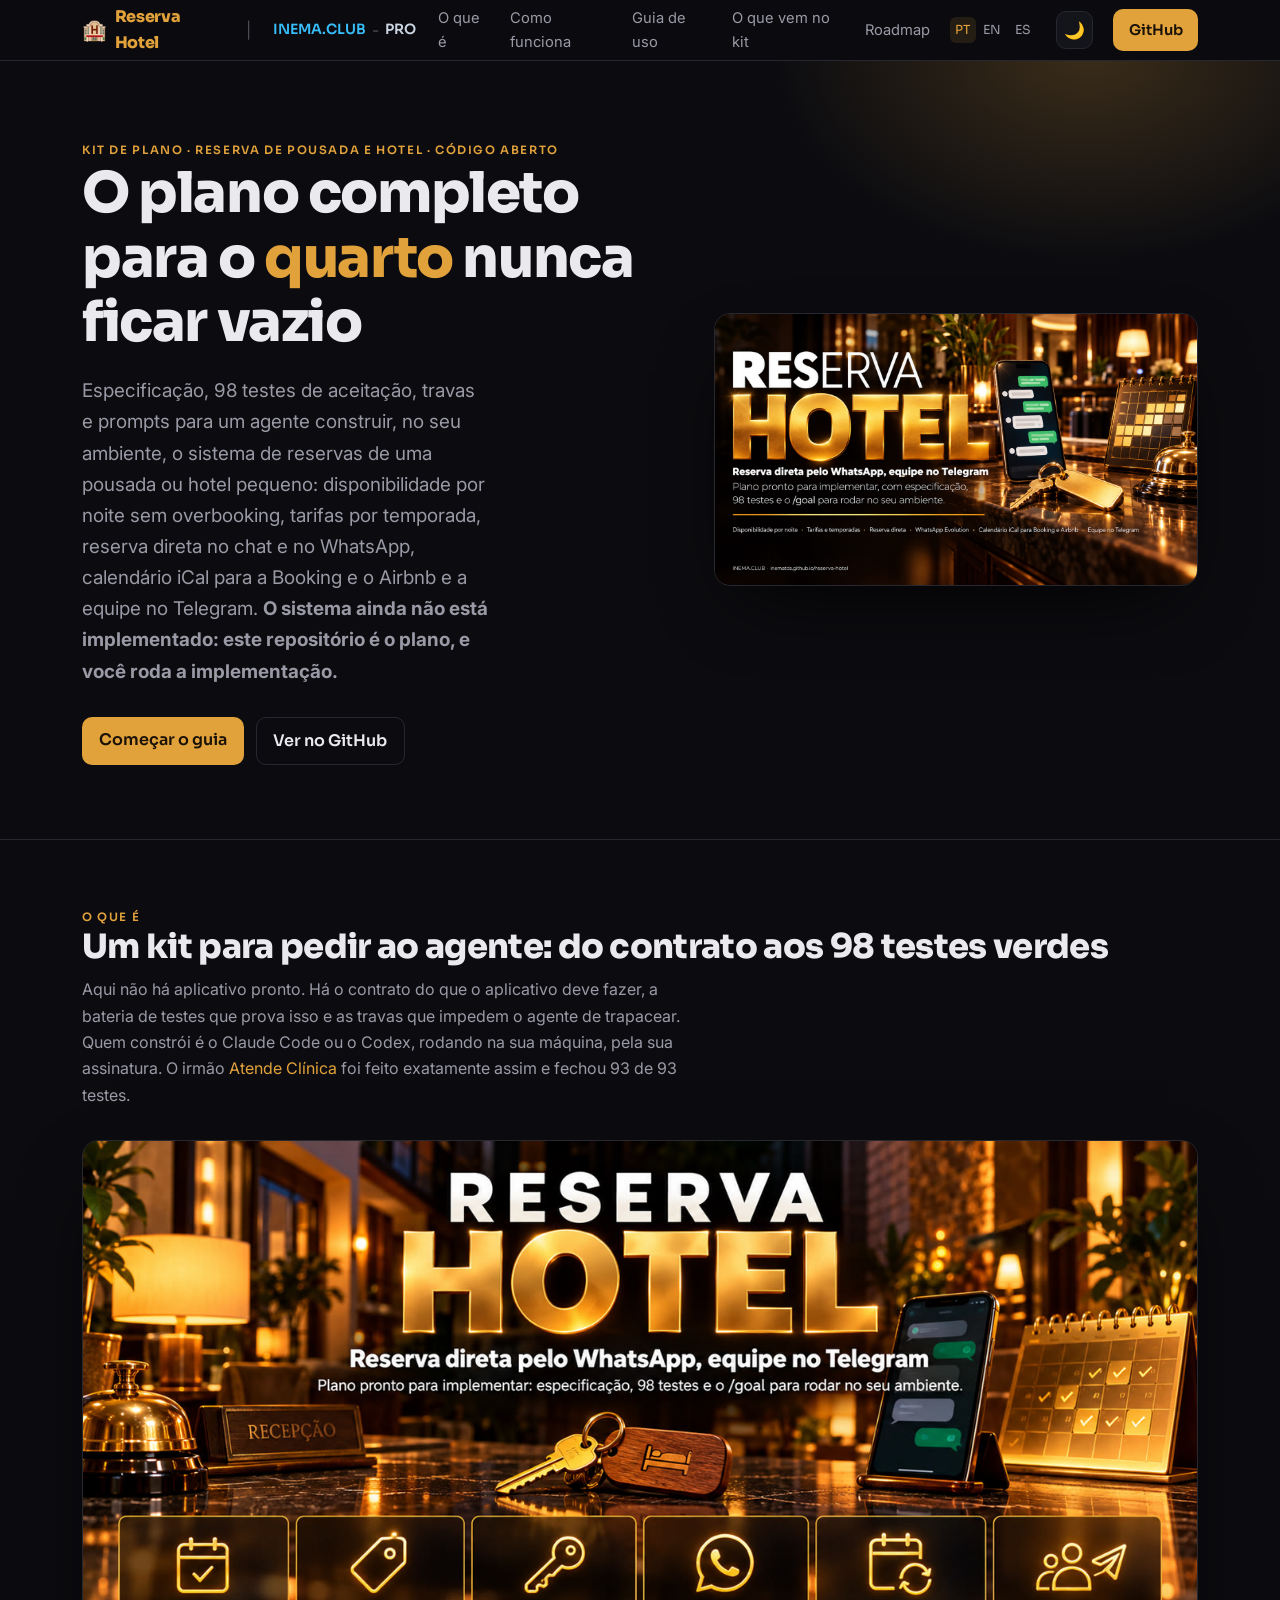
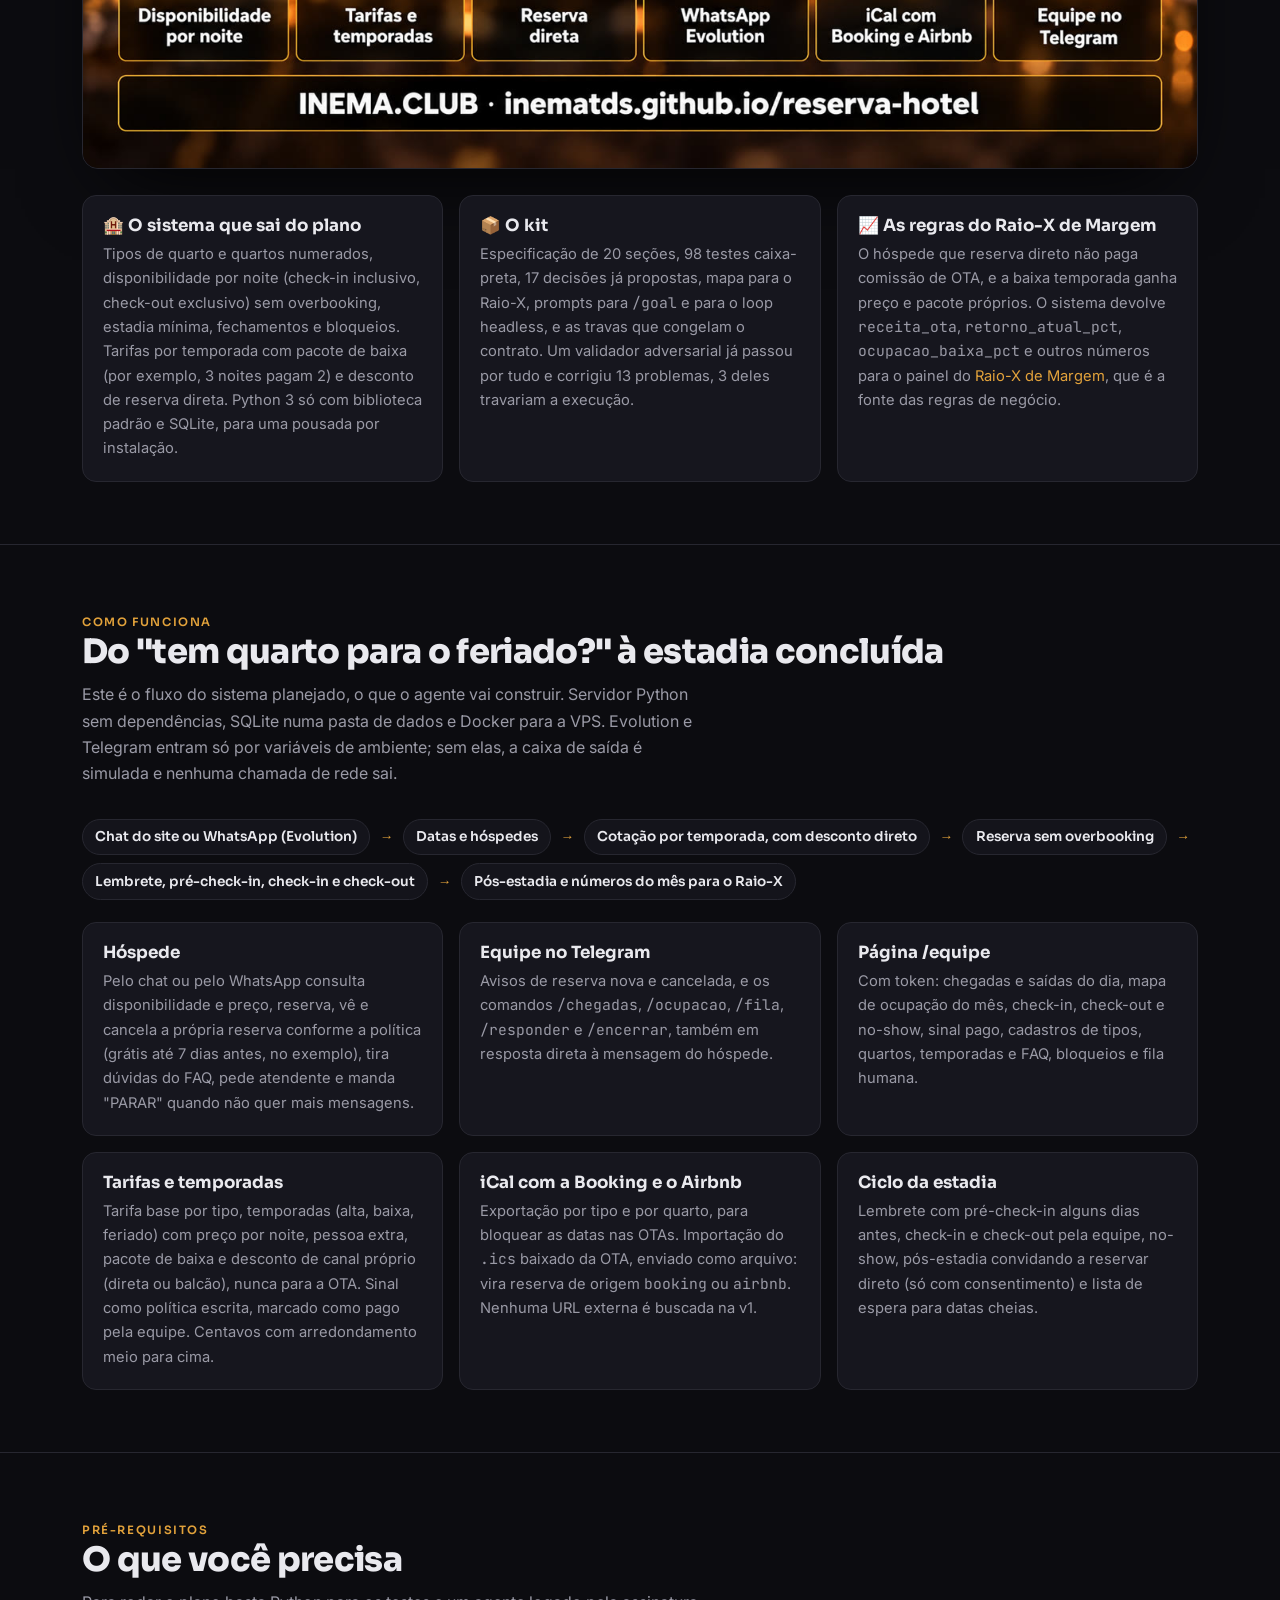
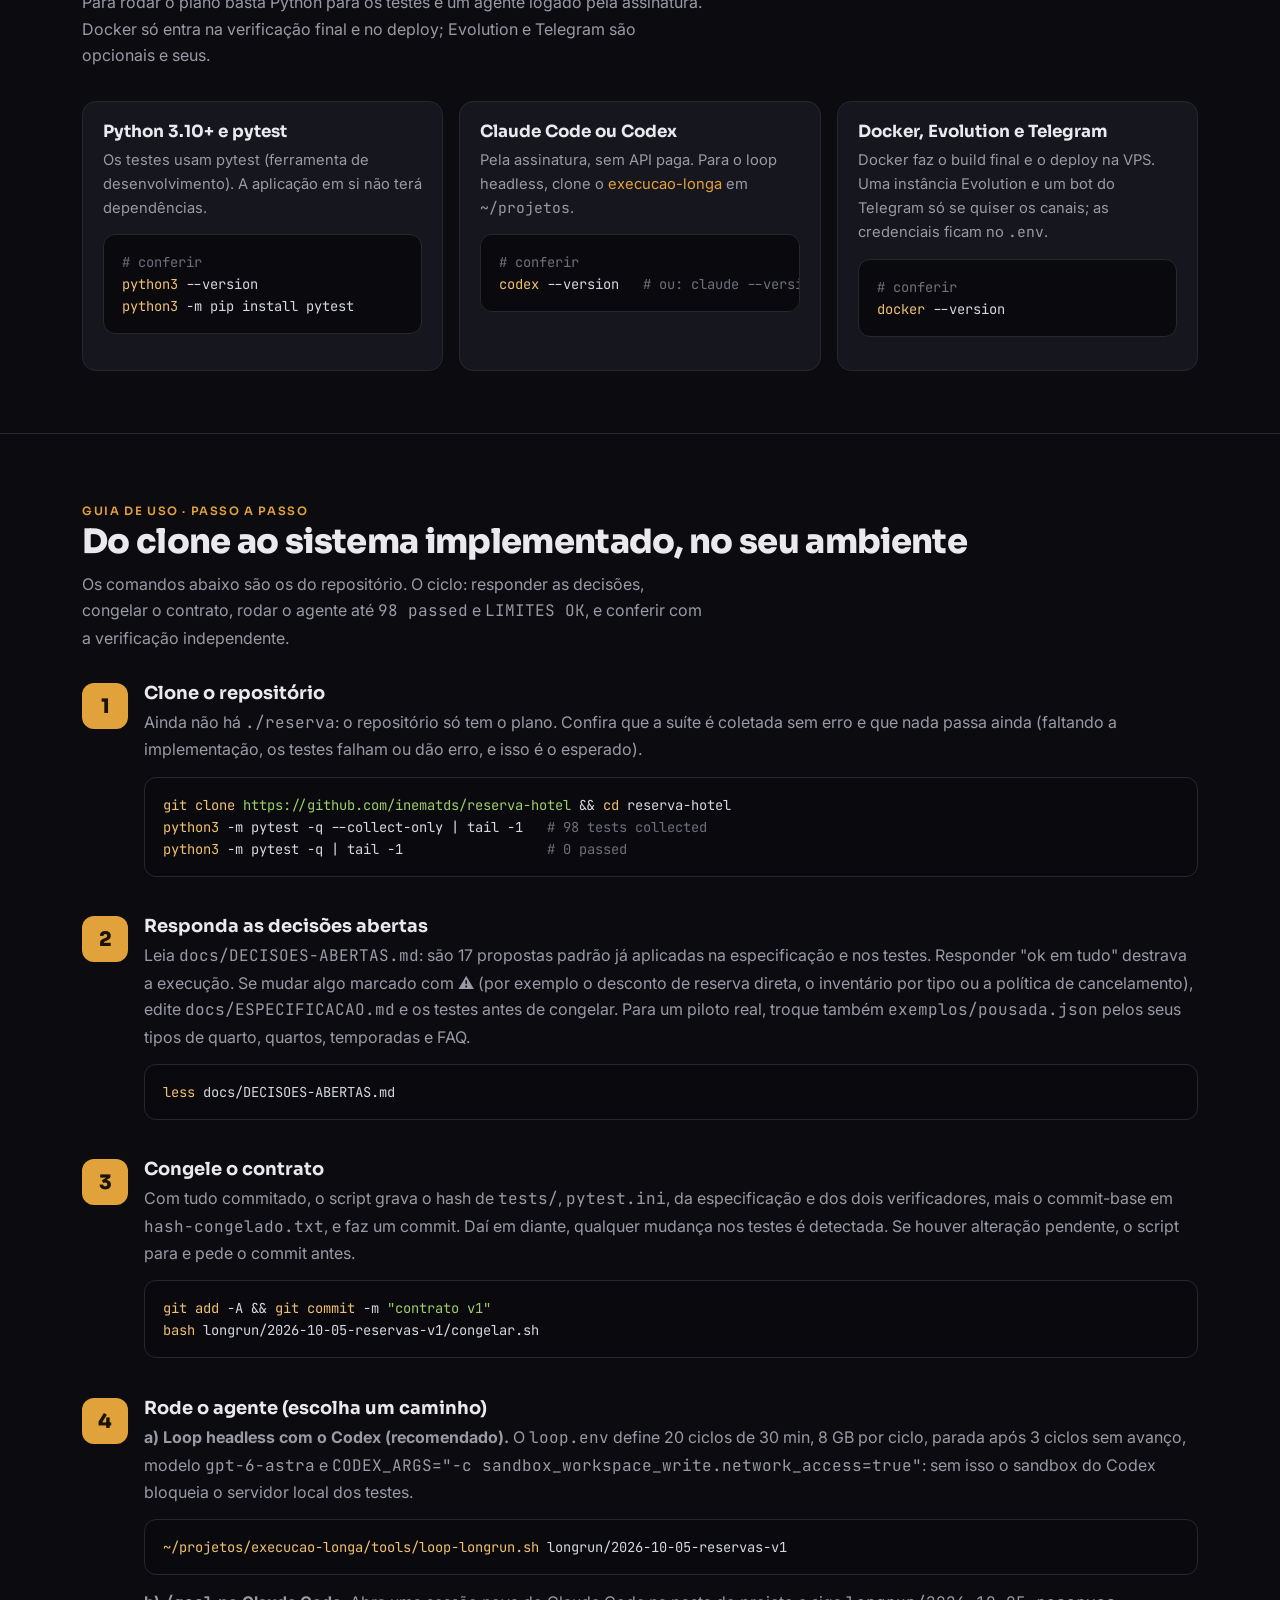
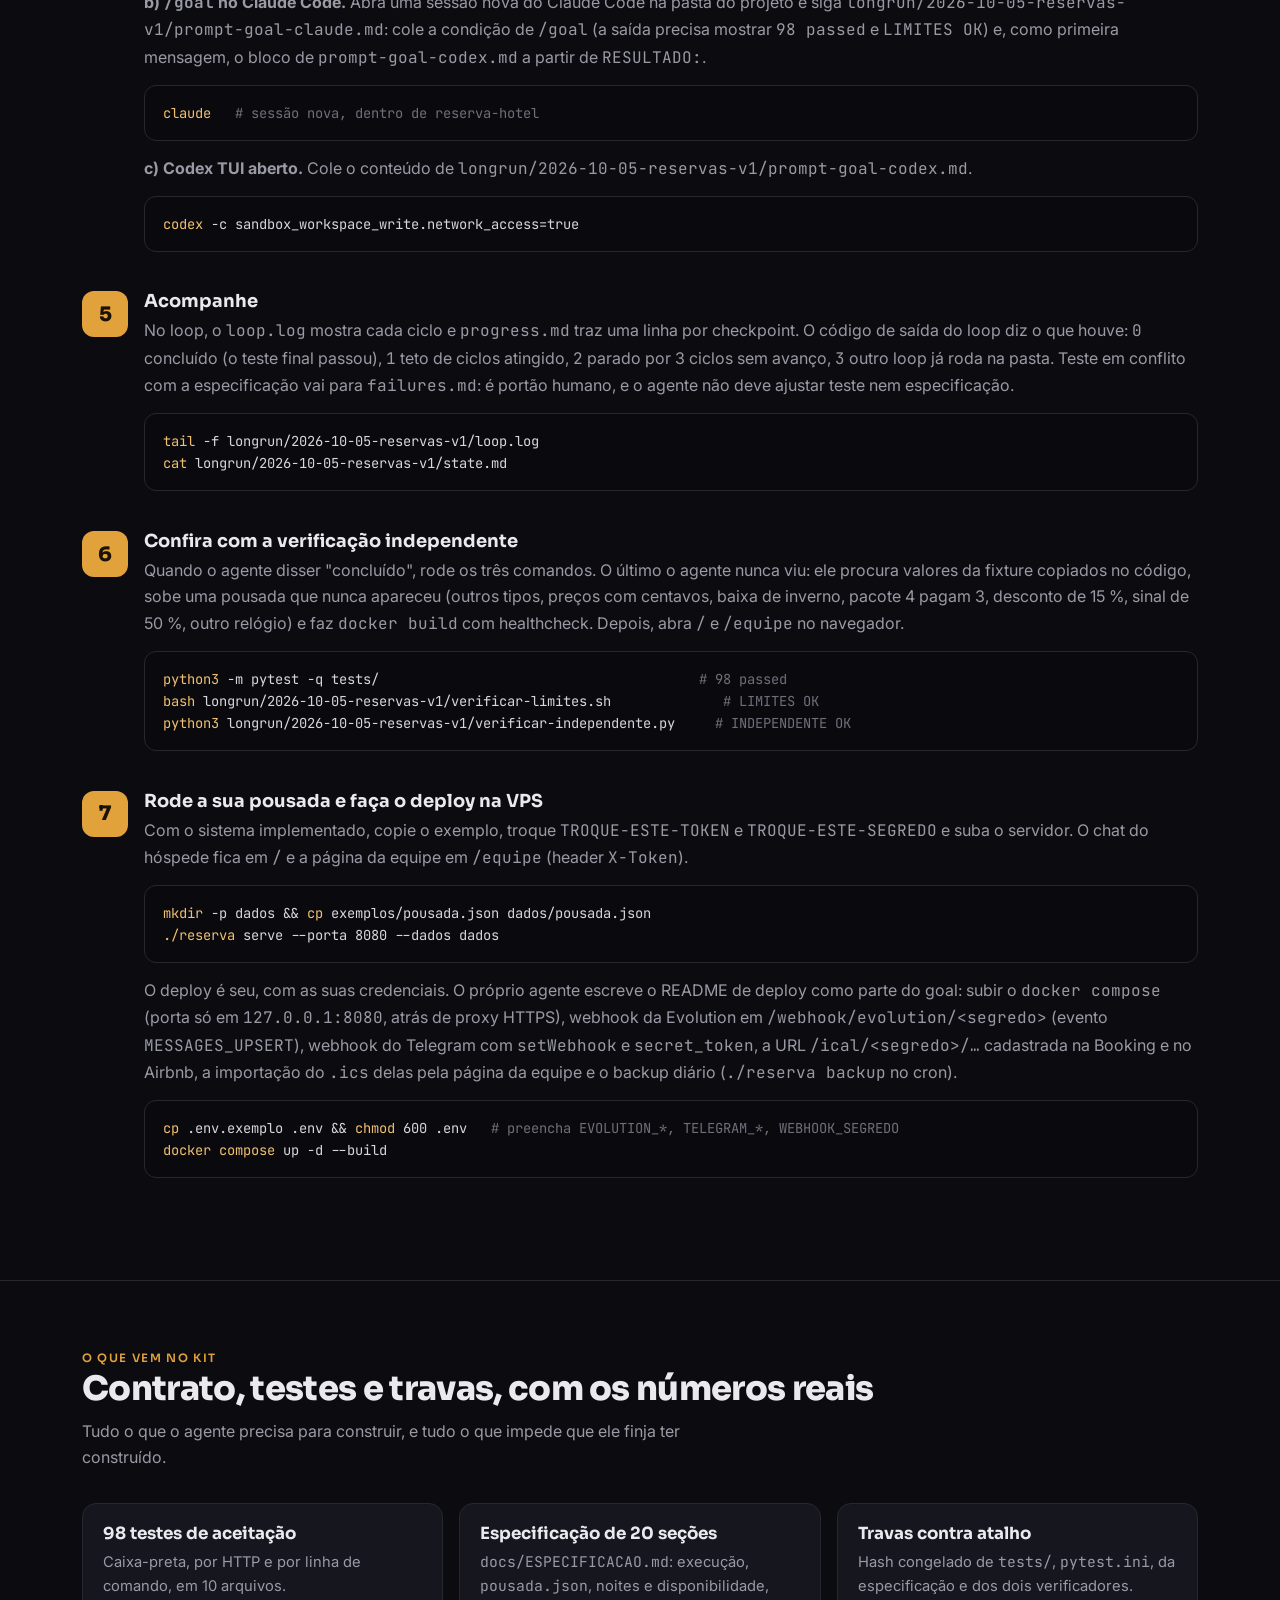
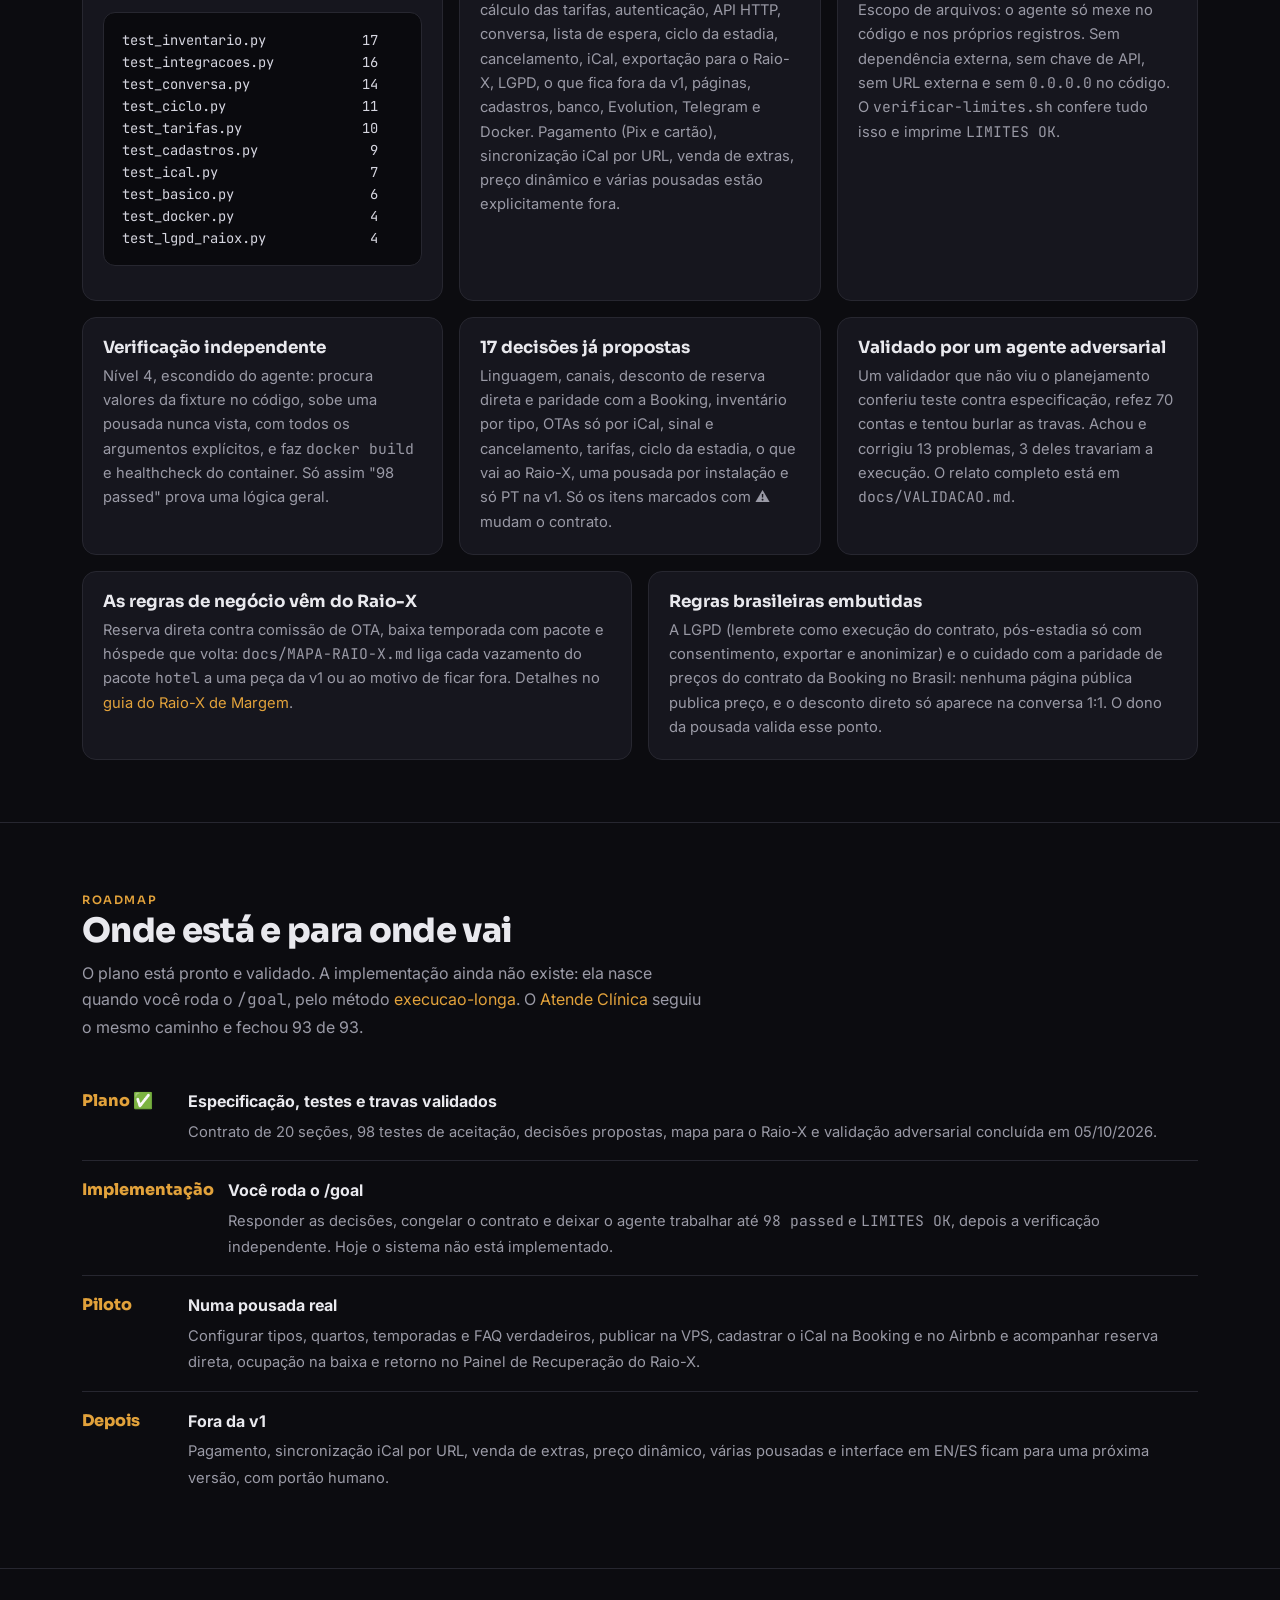
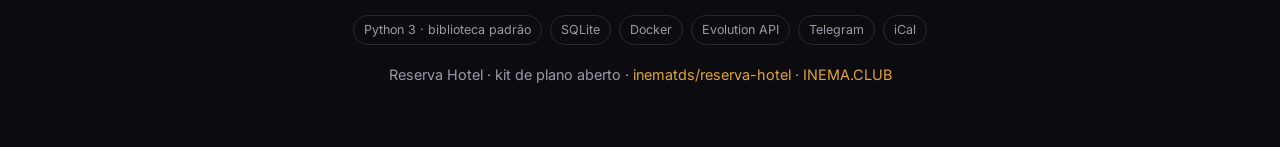
==== guia/index.html @ 2a5f5327 "Guia trilíngue (PT/EN/ES), capa, README PT/EN/ES e GitHub Pages via Actions Co-Authored-By: Claude O" ====
<!DOCTYPE html>
<html lang="pt-BR">
<head>
<meta charset="utf-8">
<meta name="viewport" content="width=device-width, initial-scale=1">
<title>Reserva Hotel — kit de plano para reserva de pousada e hotel, iCal e equipe no Telegram</title>
<meta name="description" content="Kit de plano aberto para um sistema de reservas de pousada ou hotel pequeno: especificação, 98 testes de aceitação, travas e prompts para um agente (Claude Code ou Codex) implementar no seu ambiente. O sistema ainda não está implementado.">
<link rel="alternate" hreflang="pt-BR" href="https://inematds.github.io/reserva-hotel/guia/">
<link rel="alternate" hreflang="en" href="https://inematds.github.io/reserva-hotel/guia/en/">
<link rel="alternate" hreflang="es" href="https://inematds.github.io/reserva-hotel/guia/es/">
<link rel="preconnect" href="https://fonts.googleapis.com">
<link rel="preconnect" href="https://fonts.gstatic.com" crossorigin>
<link href="https://fonts.googleapis.com/css2?family=Sora:wght@400;600;800&family=Inter:wght@400;500;600&family=JetBrains+Mono:wght@400;600&display=swap" rel="stylesheet">
<style>
  :root{
    --bg:#0c0c10; --bg2:#14141b; --card:#16161e; --line:#272730;
    --txt:#e9e9ee; --mut:#9a9aa6; --amb:#E2A23B; --amb2:#f0c070; --sky:#38bdf8; --pro:#cbd5e1;
    color-scheme:dark;
  }
  body.light{
    --bg:#f6f7f9; --bg2:#eceef2; --card:#ffffff; --line:#e1e3ea;
    --txt:#1a1a22; --mut:#5b5b68; --amb:#b9791d; --amb2:#a16207; --sky:#0369a1; --pro:#b45309;
    color-scheme:light;
  }
  body.light .hero .glow{opacity:.5}
  body.light pre{background:#0e0e14;color:#d6d6e0}
  body.light pre .c{color:#8a8a98}
  *{box-sizing:border-box}
  html{scroll-behavior:smooth}
  body{margin:0;background:var(--bg);color:var(--txt);font:16px/1.65 Inter,system-ui,sans-serif;-webkit-font-smoothing:antialiased}
  h1,h2,h3{font-family:Sora,sans-serif;line-height:1.15;margin:0}
  a{color:var(--amb);text-decoration:none}
  code,pre{font-family:"JetBrains Mono",monospace}
  .wrap{max-width:1160px;margin:0 auto;padding:0 22px}
  .mut{color:var(--mut)} .amb{color:var(--amb)}
  .chip{display:inline-block;font-size:.72rem;letter-spacing:.14em;text-transform:uppercase;color:var(--amb);font-weight:600;font-family:Sora}
  nav{position:sticky;top:0;z-index:30;backdrop-filter:blur(12px);background:rgba(12,12,16,.78);border-bottom:1px solid var(--line)}
  nav .wrap{display:flex;align-items:center;gap:22px;height:60px}
  nav .brand{display:flex;align-items:center;gap:8px;font-family:Sora;font-weight:800;letter-spacing:-.02em;color:var(--amb)}
  nav .brand .emoji{font-size:1.25rem}
  nav .sep{color:var(--mut);opacity:.45}
  nav .inema{color:var(--sky);font-weight:600;font-size:.88rem;font-family:Sora}
  nav .inema:hover{filter:brightness(1.15)}
  nav .pro{color:var(--pro);font-weight:600;font-size:.88rem;font-family:Sora}
  nav .pro:hover{filter:brightness(1.15)}
  nav .clubpro{display:inline-flex;align-items:center;gap:6px}
  nav .links{margin-left:auto;display:flex;align-items:center;gap:20px;font-size:.92rem}
  nav .links a.sec{color:var(--mut)} nav .links a.sec:hover{color:var(--txt)}
  .lang{display:inline-flex;gap:2px;font-family:Sora;font-size:.78rem}
  .lang a{color:var(--mut);padding:.2em .45em;border-radius:6px} .lang a.on{color:var(--amb);background:rgba(226,162,59,.12)}
  .tgl{background:var(--bg2);border:1px solid var(--line);color:var(--txt);width:38px;height:38px;border-radius:10px;cursor:pointer;display:inline-flex;align-items:center;justify-content:center;font-size:1.05rem}
  .tgl:hover{border-color:var(--amb)}
  .btn{display:inline-block;background:var(--amb);color:#1a1206;font-weight:600;padding:.6em 1.05em;border-radius:10px;font-family:Sora}
  .btn.ghost{background:transparent;color:var(--txt);border:1px solid var(--line)}
  @media(max-width:760px){nav .links a.sec{display:none}}
  @media(max-width:520px){nav .wrap{gap:8px;padding:8px 14px;height:auto;flex-wrap:wrap} nav .links{gap:8px;margin-left:0;width:100%;justify-content:space-between} nav .btn{padding:.45em .7em;font-size:.82rem} .tgl{width:34px;height:34px}}
  .hero{position:relative;overflow:hidden;border-bottom:1px solid var(--line)}
  .hero .glow{position:absolute;inset:-40% -20% auto auto;width:70%;height:600px;background:radial-gradient(closest-side,rgba(226,162,59,.22),transparent 70%);pointer-events:none}
  .hero .wrap{display:grid;grid-template-columns:1.1fr .9fr;gap:40px;align-items:center;padding:74px 22px}
  .hero h1{font-size:clamp(2.2rem,5vw,3.5rem);font-weight:800;letter-spacing:-.025em}
  .hero p.lead{font-size:1.18rem;color:var(--mut);margin:1.1em 0 1.6em;max-width:34ch}
  .hero .cta{display:flex;gap:12px;flex-wrap:wrap}
  .hero figure{margin:0;border-radius:16px;overflow:hidden;border:1px solid var(--line);box-shadow:0 30px 80px -30px #000}
  .hero figure img{width:100%;display:block}
  @media(max-width:780px){.hero .wrap{grid-template-columns:1fr;padding:48px 22px}}
  section{padding:62px 0;border-bottom:1px solid var(--line)}
  section h2{font-size:clamp(1.5rem,3.4vw,2.1rem);font-weight:800;letter-spacing:-.02em}
  section .sub{color:var(--mut);margin:.6em 0 2em;max-width:62ch}
  .grid{display:grid;gap:16px}
  .g3{grid-template-columns:repeat(3,1fr)} .g4{grid-template-columns:repeat(4,1fr)} .g2{grid-template-columns:repeat(2,1fr)}
  @media(max-width:820px){.g3,.g4{grid-template-columns:1fr 1fr}}
  @media(max-width:540px){.g2,.g3,.g4{grid-template-columns:1fr}}
  .card{background:var(--card);border:1px solid var(--line);border-radius:14px;padding:20px}
  .card h3{font-size:1.05rem;margin-bottom:.4em}
  .card p{color:var(--mut);font-size:.92rem;margin:0}
  .num{display:inline-flex;width:30px;height:30px;align-items:center;justify-content:center;border-radius:8px;background:rgba(226,162,59,.14);color:var(--amb);font-family:Sora;font-weight:800;font-size:.9rem;margin-bottom:.7em}
  .flow{display:flex;flex-wrap:wrap;gap:8px;align-items:center;margin-top:10px}
  .flow span{background:var(--bg2);border:1px solid var(--line);border-radius:999px;padding:.45em .9em;font-size:.85rem;font-family:Sora;font-weight:600}
  .flow .arr{color:var(--amb);border:none;background:none;padding:0 .1em}
  pre{background:#0a0a0e;border:1px solid var(--line);border-radius:12px;padding:16px 18px;overflow:auto;font-size:.86rem;line-height:1.6;color:#d6d6e0}
  pre .c{color:#6f6f7c} pre .k{color:var(--amb2)} pre .s{color:#9ece6a}
  .step{display:grid;grid-template-columns:46px minmax(0,1fr);gap:16px;margin-bottom:26px}
  .step>div,.card{min-width:0}
  p code,li code,td code{overflow-wrap:anywhere}
  .step .b{width:46px;height:46px;border-radius:12px;background:var(--amb);color:#1a1206;font-family:Sora;font-weight:800;font-size:1.25rem;display:flex;align-items:center;justify-content:center}
  .step h3{font-size:1.12rem;margin-bottom:.3em}
  .step p{color:var(--mut);margin:.2em 0 .7em}
  .ex{display:grid;grid-template-columns:1fr 1fr;gap:18px}
  @media(max-width:680px){.ex{grid-template-columns:1fr}}
  .ex figure{margin:0;border-radius:14px;overflow:hidden;border:1px solid var(--line)}
  .ex figure img{width:100%;display:block}
  .ex figcaption{padding:12px 14px;font-size:.88rem;color:var(--mut);background:var(--card)}
  .phase{display:flex;gap:14px;padding:16px 0;border-bottom:1px solid var(--line)}
  .phase:last-child{border:none}
  .phase .tag{flex:0 0 92px;font-family:Sora;font-weight:800;color:var(--amb)}
  .phase .d strong{display:block;margin-bottom:.2em}
  .phase .d span{color:var(--mut);font-size:.92rem}
  footer{padding:46px 0;text-align:center;color:var(--mut);font-size:.9rem}
  .pill{display:inline-block;border:1px solid var(--line);border-radius:999px;padding:.3em .8em;font-size:.78rem;color:var(--mut);margin:0 4px}
</style>
</head>
<body>

<nav><div class="wrap">
  <a class="brand" href="#top"><span class="emoji">🏨</span> Reserva Hotel</a>
  <span class="sep">|</span>
  <span class="clubpro">
    <a class="inema" href="https://inema.club" target="_blank" rel="noopener">INEMA.CLUB</a>
    <span class="sep">-</span>
    <a class="pro" href="https://inema.pro" target="_blank" rel="noopener">PRO</a>
  </span>
  <div class="links">
    <a class="sec" href="#oque">O que é</a>
    <a class="sec" href="#fluxo">Como funciona</a>
    <a class="sec" href="#guia">Guia de uso</a>
    <a class="sec" href="#kit">O que vem no kit</a>
    <a class="sec" href="#roadmap">Roadmap</a>
    <span class="lang"><a class="on" href="./">PT</a><a href="en/">EN</a><a href="es/">ES</a></span>
    <button class="tgl" id="themeToggle" aria-label="Alternar tema" title="Alternar tema">🌙</button>
    <a class="btn" href="https://github.com/inematds/reserva-hotel" target="_blank" rel="noopener">GitHub</a>
  </div>
</div></nav>

<header class="hero" id="top">
  <div class="glow"></div>
  <div class="wrap">
    <div>
      <span class="chip">Kit de plano · reserva de pousada e hotel · código aberto</span>
      <h1>O plano completo para o <span class="amb">quarto</span> nunca ficar vazio</h1>
      <p class="lead">Especificação, 98 testes de aceitação, travas e prompts para um agente construir, no seu ambiente, o sistema de reservas de uma pousada ou hotel pequeno: disponibilidade por noite sem overbooking, tarifas por temporada, reserva direta no chat e no WhatsApp, calendário iCal para a Booking e o Airbnb e a equipe no Telegram. <strong>O sistema ainda não está implementado: este repositório é o plano, e você roda a implementação.</strong></p>
      <div class="cta">
        <a class="btn" href="#guia">Começar o guia</a>
        <a class="btn ghost" href="https://github.com/inematds/reserva-hotel" target="_blank" rel="noopener">Ver no GitHub</a>
      </div>
    </div>
    <figure><img src="assets/banner.jpg" alt="Banner do Reserva Hotel: disponibilidade por noite, reserva direta, iCal para Booking e Airbnb e equipe no Telegram"></figure>
  </div>
</header>

<section id="oque"><div class="wrap">
  <span class="chip">O que é</span>
  <h2>Um kit para pedir ao agente: do contrato aos 98 testes verdes</h2>
  <p class="sub">Aqui não há aplicativo pronto. Há o contrato do que o aplicativo deve fazer, a bateria de testes que prova isso e as travas que impedem o agente de trapacear. Quem constrói é o Claude Code ou o Codex, rodando na sua máquina, pela sua assinatura. O irmão <a href="https://inematds.github.io/atende-clinica/guia/" target="_blank" rel="noopener">Atende Clínica</a> foi feito exatamente assim e fechou 93 de 93 testes.</p>
  <figure style="margin:0 0 26px;border-radius:16px;overflow:hidden;border:1px solid var(--line);box-shadow:0 30px 80px -30px #000"><img src="assets/banner-grade.jpg" alt="Disponibilidade por noite, tarifas por temporada, reserva direta, iCal para Booking e Airbnb, ciclo da estadia, equipe no Telegram, LGPD e Raio-X" loading="lazy" style="width:100%;display:block"></figure>
  <div class="grid g3">
    <div class="card"><h3>🏨 O sistema que sai do plano</h3><p>Tipos de quarto e quartos numerados, disponibilidade por noite (check-in inclusivo, check-out exclusivo) sem overbooking, estadia mínima, fechamentos e bloqueios. Tarifas por temporada com pacote de baixa (por exemplo, 3 noites pagam 2) e desconto de reserva direta. Python 3 só com biblioteca padrão e SQLite, para uma pousada por instalação.</p></div>
    <div class="card"><h3>📦 O kit</h3><p>Especificação de 20 seções, 98 testes caixa-preta, 17 decisões já propostas, mapa para o Raio-X, prompts para <code>/goal</code> e para o loop headless, e as travas que congelam o contrato. Um validador adversarial já passou por tudo e corrigiu 13 problemas, 3 deles travariam a execução.</p></div>
    <div class="card"><h3>📈 As regras do Raio-X de Margem</h3><p>O hóspede que reserva direto não paga comissão de OTA, e a baixa temporada ganha preço e pacote próprios. O sistema devolve <code>receita_ota</code>, <code>retorno_atual_pct</code>, <code>ocupacao_baixa_pct</code> e outros números para o painel do <a href="https://inematds.github.io/raio-x-margem/guia/" target="_blank" rel="noopener">Raio-X de Margem</a>, que é a fonte das regras de negócio.</p></div>
  </div>
</div></section>

<section id="fluxo"><div class="wrap">
  <span class="chip">Como funciona</span>
  <h2>Do "tem quarto para o feriado?" à estadia concluída</h2>
  <p class="sub">Este é o fluxo do sistema planejado, o que o agente vai construir. Servidor Python sem dependências, SQLite numa pasta de dados e Docker para a VPS. Evolution e Telegram entram só por variáveis de ambiente; sem elas, a caixa de saída é simulada e nenhuma chamada de rede sai.</p>
  <div class="flow">
    <span>Chat do site ou WhatsApp (Evolution)</span><span class="arr">→</span>
    <span>Datas e hóspedes</span><span class="arr">→</span>
    <span>Cotação por temporada, com desconto direto</span><span class="arr">→</span>
    <span>Reserva sem overbooking</span><span class="arr">→</span>
    <span>Lembrete, pré-check-in, check-in e check-out</span><span class="arr">→</span>
    <span>Pós-estadia e números do mês para o Raio-X</span>
  </div>
  <div class="grid g3" style="margin-top:22px">
    <div class="card"><h3>Hóspede</h3><p>Pelo chat ou pelo WhatsApp consulta disponibilidade e preço, reserva, vê e cancela a própria reserva conforme a política (grátis até 7 dias antes, no exemplo), tira dúvidas do FAQ, pede atendente e manda "PARAR" quando não quer mais mensagens.</p></div>
    <div class="card"><h3>Equipe no Telegram</h3><p>Avisos de reserva nova e cancelada, e os comandos <code>/chegadas</code>, <code>/ocupacao</code>, <code>/fila</code>, <code>/responder</code> e <code>/encerrar</code>, também em resposta direta à mensagem do hóspede.</p></div>
    <div class="card"><h3>Página /equipe</h3><p>Com token: chegadas e saídas do dia, mapa de ocupação do mês, check-in, check-out e no-show, sinal pago, cadastros de tipos, quartos, temporadas e FAQ, bloqueios e fila humana.</p></div>
  </div>
  <div class="grid g3" style="margin-top:16px">
    <div class="card"><h3>Tarifas e temporadas</h3><p>Tarifa base por tipo, temporadas (alta, baixa, feriado) com preço por noite, pessoa extra, pacote de baixa e desconto de canal próprio (direta ou balcão), nunca para a OTA. Sinal como política escrita, marcado como pago pela equipe. Centavos com arredondamento meio para cima.</p></div>
    <div class="card"><h3>iCal com a Booking e o Airbnb</h3><p>Exportação por tipo e por quarto, para bloquear as datas nas OTAs. Importação do <code>.ics</code> baixado da OTA, enviado como arquivo: vira reserva de origem <code>booking</code> ou <code>airbnb</code>. Nenhuma URL externa é buscada na v1.</p></div>
    <div class="card"><h3>Ciclo da estadia</h3><p>Lembrete com pré-check-in alguns dias antes, check-in e check-out pela equipe, no-show, pós-estadia convidando a reservar direto (só com consentimento) e lista de espera para datas cheias.</p></div>
  </div>
</div></section>

<section id="pre"><div class="wrap">
  <span class="chip">Pré-requisitos</span>
  <h2>O que você precisa</h2>
  <p class="sub">Para rodar o plano basta Python para os testes e um agente logado pela assinatura. Docker só entra na verificação final e no deploy; Evolution e Telegram são opcionais e seus.</p>
  <div class="grid g3">
    <div class="card"><h3>Python 3.10+ e pytest</h3><p>Os testes usam pytest (ferramenta de desenvolvimento). A aplicação em si não terá dependências.</p><pre><span class="c"># conferir</span>
<span class="k">python3</span> --version
<span class="k">python3</span> -m pip install pytest</pre></div>
    <div class="card"><h3>Claude Code ou Codex</h3><p>Pela assinatura, sem API paga. Para o loop headless, clone o <a href="https://github.com/inematds/execucao-longa" target="_blank" rel="noopener">execucao-longa</a> em <code>~/projetos</code>.</p><pre><span class="c"># conferir</span>
<span class="k">codex</span> --version   <span class="c"># ou: claude --version</span></pre></div>
    <div class="card"><h3>Docker, Evolution e Telegram</h3><p>Docker faz o build final e o deploy na VPS. Uma instância Evolution e um bot do Telegram só se quiser os canais; as credenciais ficam no <code>.env</code>.</p><pre><span class="c"># conferir</span>
<span class="k">docker</span> --version</pre></div>
  </div>
</div></section>

<section id="guia"><div class="wrap">
  <span class="chip">Guia de uso · passo a passo</span>
  <h2>Do clone ao sistema implementado, no seu ambiente</h2>
  <p class="sub">Os comandos abaixo são os do repositório. O ciclo: responder as decisões, congelar o contrato, rodar o agente até <code>98 passed</code> e <code>LIMITES OK</code>, e conferir com a verificação independente.</p>

  <div class="step"><div class="b">1</div><div>
    <h3>Clone o repositório</h3>
    <p>Ainda não há <code>./reserva</code>: o repositório só tem o plano. Confira que a suíte é coletada sem erro e que nada passa ainda (faltando a implementação, os testes falham ou dão erro, e isso é o esperado).</p>
<pre><span class="k">git clone</span> <span class="s">https://github.com/inematds/reserva-hotel</span> && <span class="k">cd</span> reserva-hotel
<span class="k">python3</span> -m pytest -q --collect-only | tail -1   <span class="c"># 98 tests collected</span>
<span class="k">python3</span> -m pytest -q | tail -1                  <span class="c"># 0 passed</span></pre>
  </div></div>

  <div class="step"><div class="b">2</div><div>
    <h3>Responda as decisões abertas</h3>
    <p>Leia <code>docs/DECISOES-ABERTAS.md</code>: são 17 propostas padrão já aplicadas na especificação e nos testes. Responder "ok em tudo" destrava a execução. Se mudar algo marcado com ⚠ (por exemplo o desconto de reserva direta, o inventário por tipo ou a política de cancelamento), edite <code>docs/ESPECIFICACAO.md</code> e os testes antes de congelar. Para um piloto real, troque também <code>exemplos/pousada.json</code> pelos seus tipos de quarto, quartos, temporadas e FAQ.</p>
<pre><span class="k">less</span> docs/DECISOES-ABERTAS.md</pre>
  </div></div>

  <div class="step"><div class="b">3</div><div>
    <h3>Congele o contrato</h3>
    <p>Com tudo commitado, o script grava o hash de <code>tests/</code>, <code>pytest.ini</code>, da especificação e dos dois verificadores, mais o commit-base em <code>hash-congelado.txt</code>, e faz um commit. Daí em diante, qualquer mudança nos testes é detectada. Se houver alteração pendente, o script para e pede o commit antes.</p>
<pre><span class="k">git add</span> -A && <span class="k">git commit</span> -m <span class="s">"contrato v1"</span>
<span class="k">bash</span> longrun/2026-10-05-reservas-v1/congelar.sh</pre>
  </div></div>

  <div class="step"><div class="b">4</div><div>
    <h3>Rode o agente (escolha um caminho)</h3>
    <p><strong>a) Loop headless com o Codex (recomendado).</strong> O <code>loop.env</code> define 20 ciclos de 30 min, 8 GB por ciclo, parada após 3 ciclos sem avanço, modelo <code>gpt-6-astra</code> e <code>CODEX_ARGS="-c sandbox_workspace_write.network_access=true"</code>: sem isso o sandbox do Codex bloqueia o servidor local dos testes.</p>
<pre><span class="k">~/projetos/execucao-longa/tools/loop-longrun.sh</span> longrun/2026-10-05-reservas-v1</pre>
    <p><strong>b) <code>/goal</code> no Claude Code.</strong> Abra uma sessão nova do Claude Code na pasta do projeto e siga <code>longrun/2026-10-05-reservas-v1/prompt-goal-claude.md</code>: cole a condição de <code>/goal</code> (a saída precisa mostrar <code>98 passed</code> e <code>LIMITES OK</code>) e, como primeira mensagem, o bloco de <code>prompt-goal-codex.md</code> a partir de <code>RESULTADO:</code>.</p>
<pre><span class="k">claude</span>   <span class="c"># sessão nova, dentro de reserva-hotel</span></pre>
    <p><strong>c) Codex TUI aberto.</strong> Cole o conteúdo de <code>longrun/2026-10-05-reservas-v1/prompt-goal-codex.md</code>.</p>
<pre><span class="k">codex</span> -c sandbox_workspace_write.network_access=true</pre>
  </div></div>

  <div class="step"><div class="b">5</div><div>
    <h3>Acompanhe</h3>
    <p>No loop, o <code>loop.log</code> mostra cada ciclo e <code>progress.md</code> traz uma linha por checkpoint. O código de saída do loop diz o que houve: <code>0</code> concluído (o teste final passou), <code>1</code> teto de ciclos atingido, <code>2</code> parado por 3 ciclos sem avanço, <code>3</code> outro loop já roda na pasta. Teste em conflito com a especificação vai para <code>failures.md</code>: é portão humano, e o agente não deve ajustar teste nem especificação.</p>
<pre><span class="k">tail</span> -f longrun/2026-10-05-reservas-v1/loop.log
<span class="k">cat</span> longrun/2026-10-05-reservas-v1/state.md</pre>
  </div></div>

  <div class="step"><div class="b">6</div><div>
    <h3>Confira com a verificação independente</h3>
    <p>Quando o agente disser "concluído", rode os três comandos. O último o agente nunca viu: ele procura valores da fixture copiados no código, sobe uma pousada que nunca apareceu (outros tipos, preços com centavos, baixa de inverno, pacote 4 pagam 3, desconto de 15 %, sinal de 50 %, outro relógio) e faz <code>docker build</code> com healthcheck. Depois, abra <code>/</code> e <code>/equipe</code> no navegador.</p>
<pre><span class="k">python3</span> -m pytest -q tests/                                        <span class="c"># 98 passed</span>
<span class="k">bash</span> longrun/2026-10-05-reservas-v1/verificar-limites.sh              <span class="c"># LIMITES OK</span>
<span class="k">python3</span> longrun/2026-10-05-reservas-v1/verificar-independente.py     <span class="c"># INDEPENDENTE OK</span></pre>
  </div></div>

  <div class="step"><div class="b">7</div><div>
    <h3>Rode a sua pousada e faça o deploy na VPS</h3>
    <p>Com o sistema implementado, copie o exemplo, troque <code>TROQUE-ESTE-TOKEN</code> e <code>TROQUE-ESTE-SEGREDO</code> e suba o servidor. O chat do hóspede fica em <code>/</code> e a página da equipe em <code>/equipe</code> (header <code>X-Token</code>).</p>
<pre><span class="k">mkdir</span> -p dados && <span class="k">cp</span> exemplos/pousada.json dados/pousada.json
<span class="k">./reserva</span> serve --porta 8080 --dados dados</pre>
    <p>O deploy é seu, com as suas credenciais. O próprio agente escreve o README de deploy como parte do goal: subir o <code>docker compose</code> (porta só em <code>127.0.0.1:8080</code>, atrás de proxy HTTPS), webhook da Evolution em <code>/webhook/evolution/&lt;segredo&gt;</code> (evento <code>MESSAGES_UPSERT</code>), webhook do Telegram com <code>setWebhook</code> e <code>secret_token</code>, a URL <code>/ical/&lt;segredo&gt;/…</code> cadastrada na Booking e no Airbnb, a importação do <code>.ics</code> delas pela página da equipe e o backup diário (<code>./reserva backup</code> no cron).</p>
<pre><span class="k">cp</span> .env.exemplo .env && <span class="k">chmod</span> 600 .env   <span class="c"># preencha EVOLUTION_*, TELEGRAM_*, WEBHOOK_SEGREDO</span>
<span class="k">docker compose</span> up -d --build</pre>
  </div></div>
</div></section>

<section id="kit"><div class="wrap">
  <span class="chip">O que vem no kit</span>
  <h2>Contrato, testes e travas, com os números reais</h2>
  <p class="sub">Tudo o que o agente precisa para construir, e tudo o que impede que ele finja ter construído.</p>
  <div class="grid g3">
    <div class="card"><h3>98 testes de aceitação</h3><p>Caixa-preta, por HTTP e por linha de comando, em 10 arquivos.</p><pre>test_inventario.py            17
test_integracoes.py           16
test_conversa.py              14
test_ciclo.py                 11
test_tarifas.py               10
test_cadastros.py              9
test_ical.py                   7
test_basico.py                 6
test_docker.py                 4
test_lgpd_raiox.py             4</pre></div>
    <div class="card"><h3>Especificação de 20 seções</h3><p><code>docs/ESPECIFICACAO.md</code>: execução, <code>pousada.json</code>, noites e disponibilidade, cálculo das tarifas, autenticação, API HTTP, conversa, lista de espera, ciclo da estadia, cancelamento, iCal, exportação para o Raio-X, LGPD, o que fica fora da v1, páginas, cadastros, banco, Evolution, Telegram e Docker. Pagamento (Pix e cartão), sincronização iCal por URL, venda de extras, preço dinâmico e várias pousadas estão explicitamente fora.</p></div>
    <div class="card"><h3>Travas contra atalho</h3><p>Hash congelado de <code>tests/</code>, <code>pytest.ini</code>, da especificação e dos dois verificadores. Escopo de arquivos: o agente só mexe no código e nos próprios registros. Sem dependência externa, sem chave de API, sem URL externa e sem <code>0.0.0.0</code> no código. O <code>verificar-limites.sh</code> confere tudo isso e imprime <code>LIMITES OK</code>.</p></div>
    <div class="card"><h3>Verificação independente</h3><p>Nível 4, escondido do agente: procura valores da fixture no código, sobe uma pousada nunca vista, com todos os argumentos explícitos, e faz <code>docker build</code> e healthcheck do container. Só assim "98 passed" prova uma lógica geral.</p></div>
    <div class="card"><h3>17 decisões já propostas</h3><p>Linguagem, canais, desconto de reserva direta e paridade com a Booking, inventário por tipo, OTAs só por iCal, sinal e cancelamento, tarifas, ciclo da estadia, o que vai ao Raio-X, uma pousada por instalação e só PT na v1. Só os itens marcados com ⚠ mudam o contrato.</p></div>
    <div class="card"><h3>Validado por um agente adversarial</h3><p>Um validador que não viu o planejamento conferiu teste contra especificação, refez 70 contas e tentou burlar as travas. Achou e corrigiu 13 problemas, 3 deles travariam a execução. O relato completo está em <code>docs/VALIDACAO.md</code>.</p></div>
  </div>
  <div class="grid g2" style="margin-top:16px">
    <div class="card"><h3>As regras de negócio vêm do Raio-X</h3><p>Reserva direta contra comissão de OTA, baixa temporada com pacote e hóspede que volta: <code>docs/MAPA-RAIO-X.md</code> liga cada vazamento do pacote <code>hotel</code> a uma peça da v1 ou ao motivo de ficar fora. Detalhes no <a href="https://inematds.github.io/raio-x-margem/guia/" target="_blank" rel="noopener">guia do Raio-X de Margem</a>.</p></div>
    <div class="card"><h3>Regras brasileiras embutidas</h3><p>A LGPD (lembrete como execução do contrato, pós-estadia só com consentimento, exportar e anonimizar) e o cuidado com a paridade de preços do contrato da Booking no Brasil: nenhuma página pública publica preço, e o desconto direto só aparece na conversa 1:1. O dono da pousada valida esse ponto.</p></div>
  </div>
</div></section>

<section id="roadmap"><div class="wrap">
  <span class="chip">Roadmap</span>
  <h2>Onde está e para onde vai</h2>
  <p class="sub">O plano está pronto e validado. A implementação ainda não existe: ela nasce quando você roda o <code>/goal</code>, pelo método <a href="https://inematds.github.io/execucao-longa/guia/" target="_blank" rel="noopener">execucao-longa</a>. O <a href="https://inematds.github.io/atende-clinica/guia/" target="_blank" rel="noopener">Atende Clínica</a> seguiu o mesmo caminho e fechou 93 de 93.</p>
  <div class="phase"><div class="tag">Plano ✅</div><div class="d"><strong>Especificação, testes e travas validados</strong><span>Contrato de 20 seções, 98 testes de aceitação, decisões propostas, mapa para o Raio-X e validação adversarial concluída em 05/10/2026.</span></div></div>
  <div class="phase"><div class="tag">Implementação</div><div class="d"><strong>Você roda o /goal</strong><span>Responder as decisões, congelar o contrato e deixar o agente trabalhar até <code>98 passed</code> e <code>LIMITES OK</code>, depois a verificação independente. Hoje o sistema não está implementado.</span></div></div>
  <div class="phase"><div class="tag">Piloto</div><div class="d"><strong>Numa pousada real</strong><span>Configurar tipos, quartos, temporadas e FAQ verdadeiros, publicar na VPS, cadastrar o iCal na Booking e no Airbnb e acompanhar reserva direta, ocupação na baixa e retorno no Painel de Recuperação do Raio-X.</span></div></div>
  <div class="phase"><div class="tag">Depois</div><div class="d"><strong>Fora da v1</strong><span>Pagamento, sincronização iCal por URL, venda de extras, preço dinâmico, várias pousadas e interface em EN/ES ficam para uma próxima versão, com portão humano.</span></div></div>
</div></section>

<footer>
  <div class="wrap">
    <div class="pill">Python 3 · biblioteca padrão</div><div class="pill">SQLite</div><div class="pill">Docker</div><div class="pill">Evolution API</div><div class="pill">Telegram</div><div class="pill">iCal</div>
    <p style="margin-top:18px">Reserva Hotel · kit de plano aberto ·
      <a href="https://github.com/inematds/reserva-hotel">inematds/reserva-hotel</a> ·
      <a href="https://inema.club">INEMA.CLUB</a></p>
  </div>
</footer>

<script>
  (function(){
    var KEY='reserva-hotel-theme';
    var b=document.body, t=document.getElementById('themeToggle');
    if(localStorage.getItem(KEY)==='light'){ b.classList.add('light'); t.textContent='☀️'; }
    t.addEventListener('click',function(){
      var light=b.classList.toggle('light');
      t.textContent=light?'☀️':'🌙';
      localStorage.setItem(KEY, light?'light':'dark');
    });
  })();
</script>
</body>
</html>
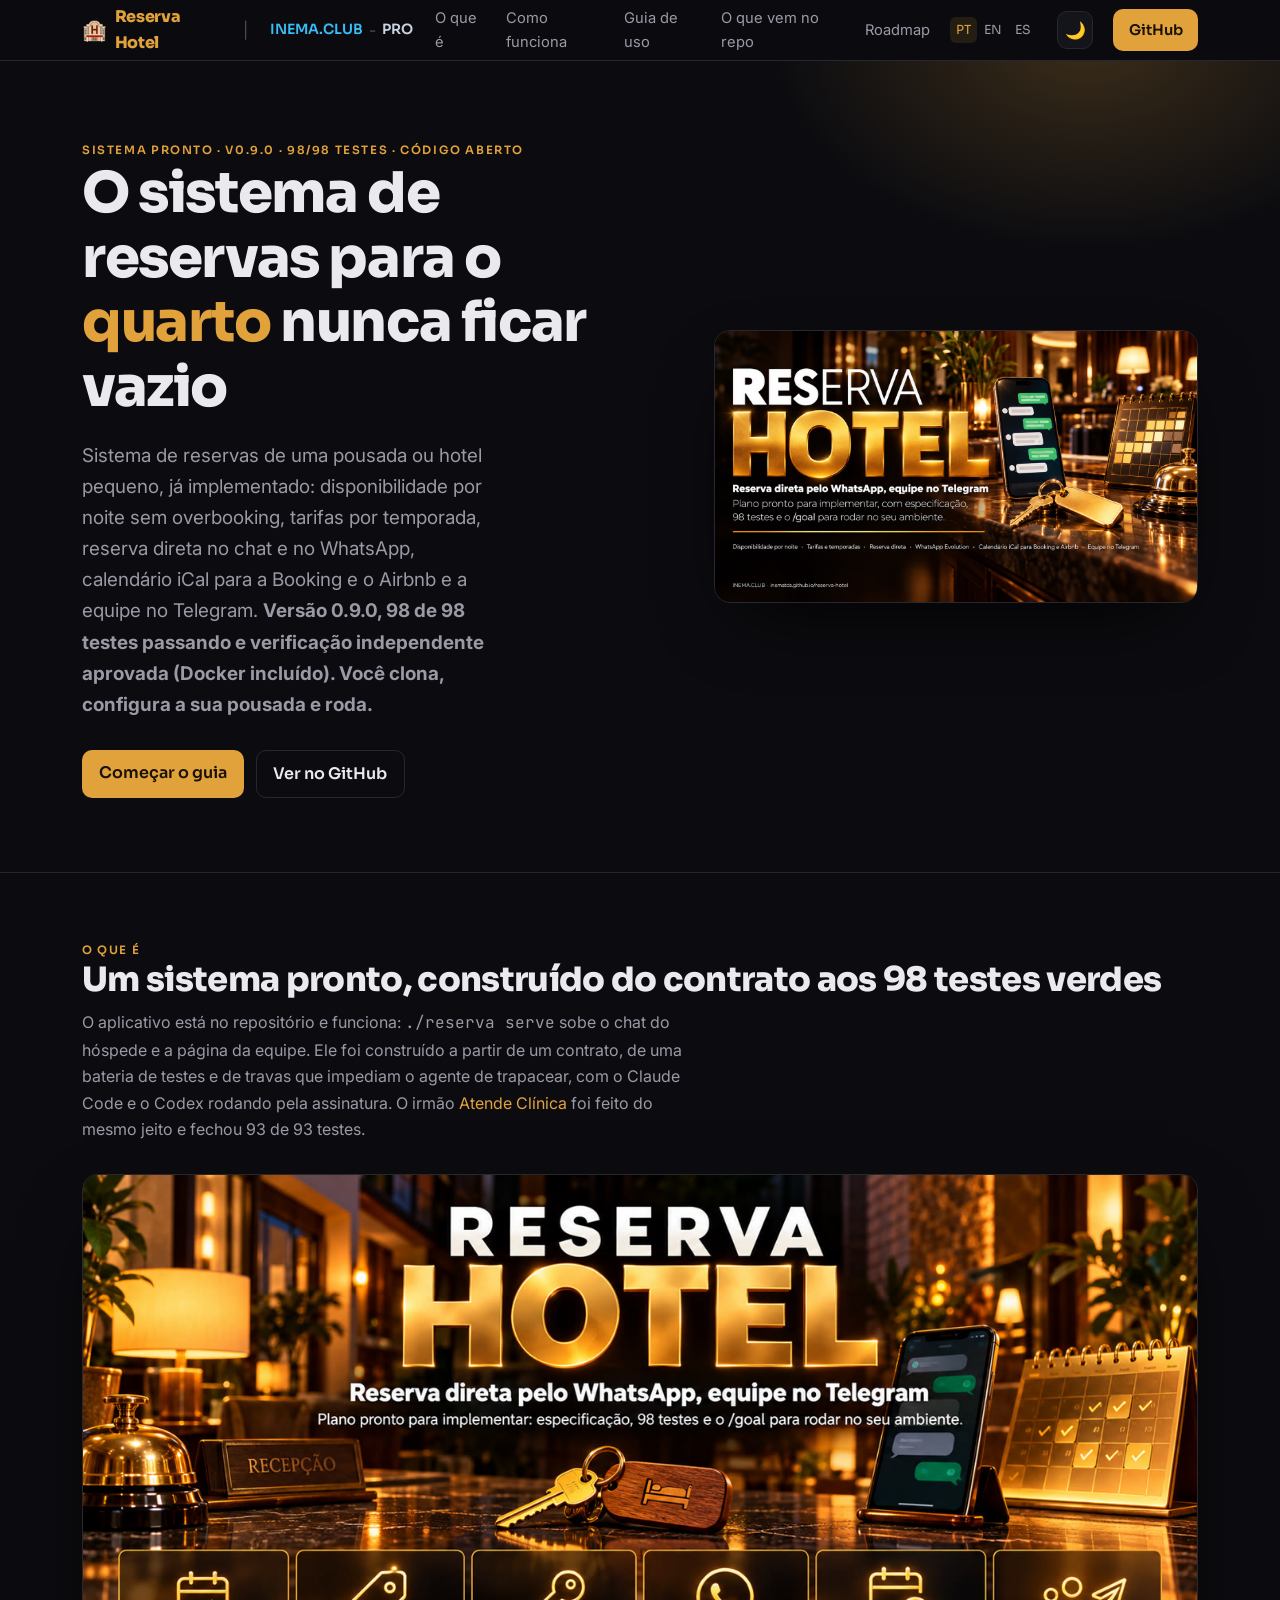
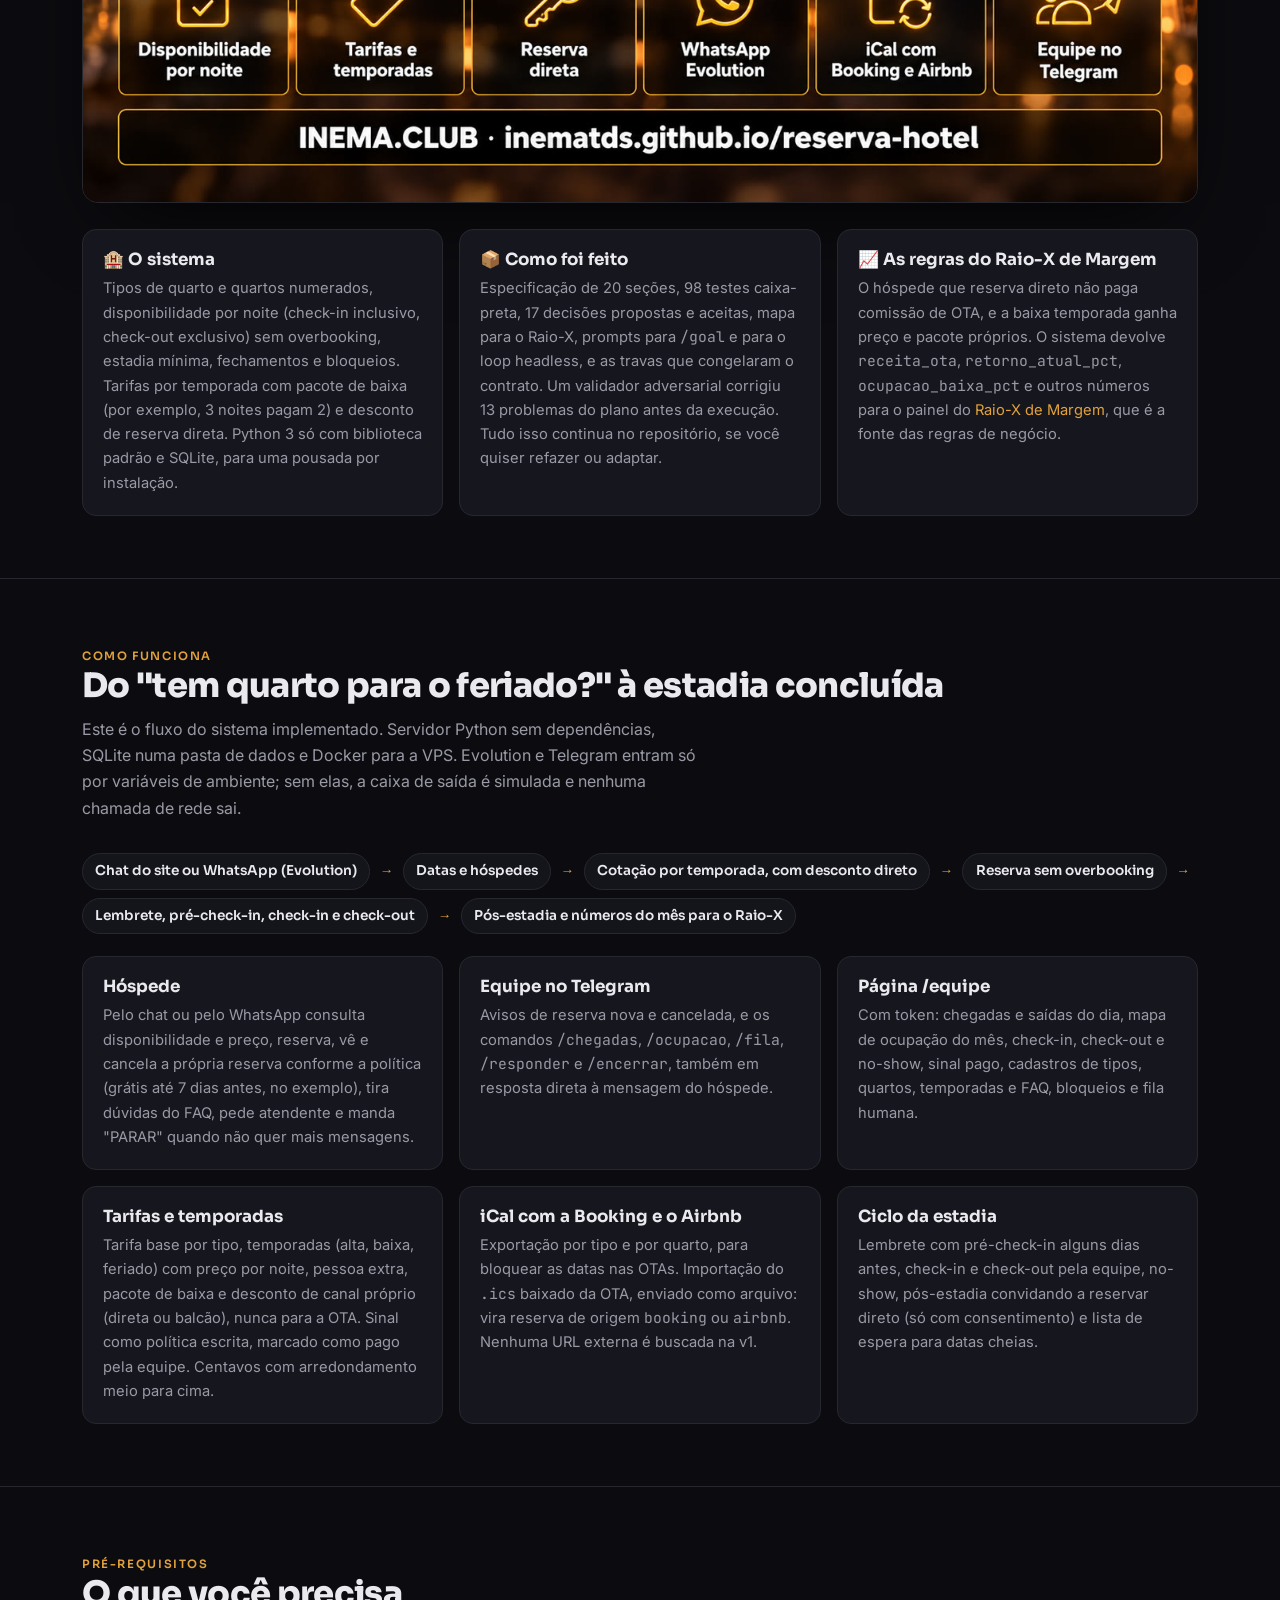
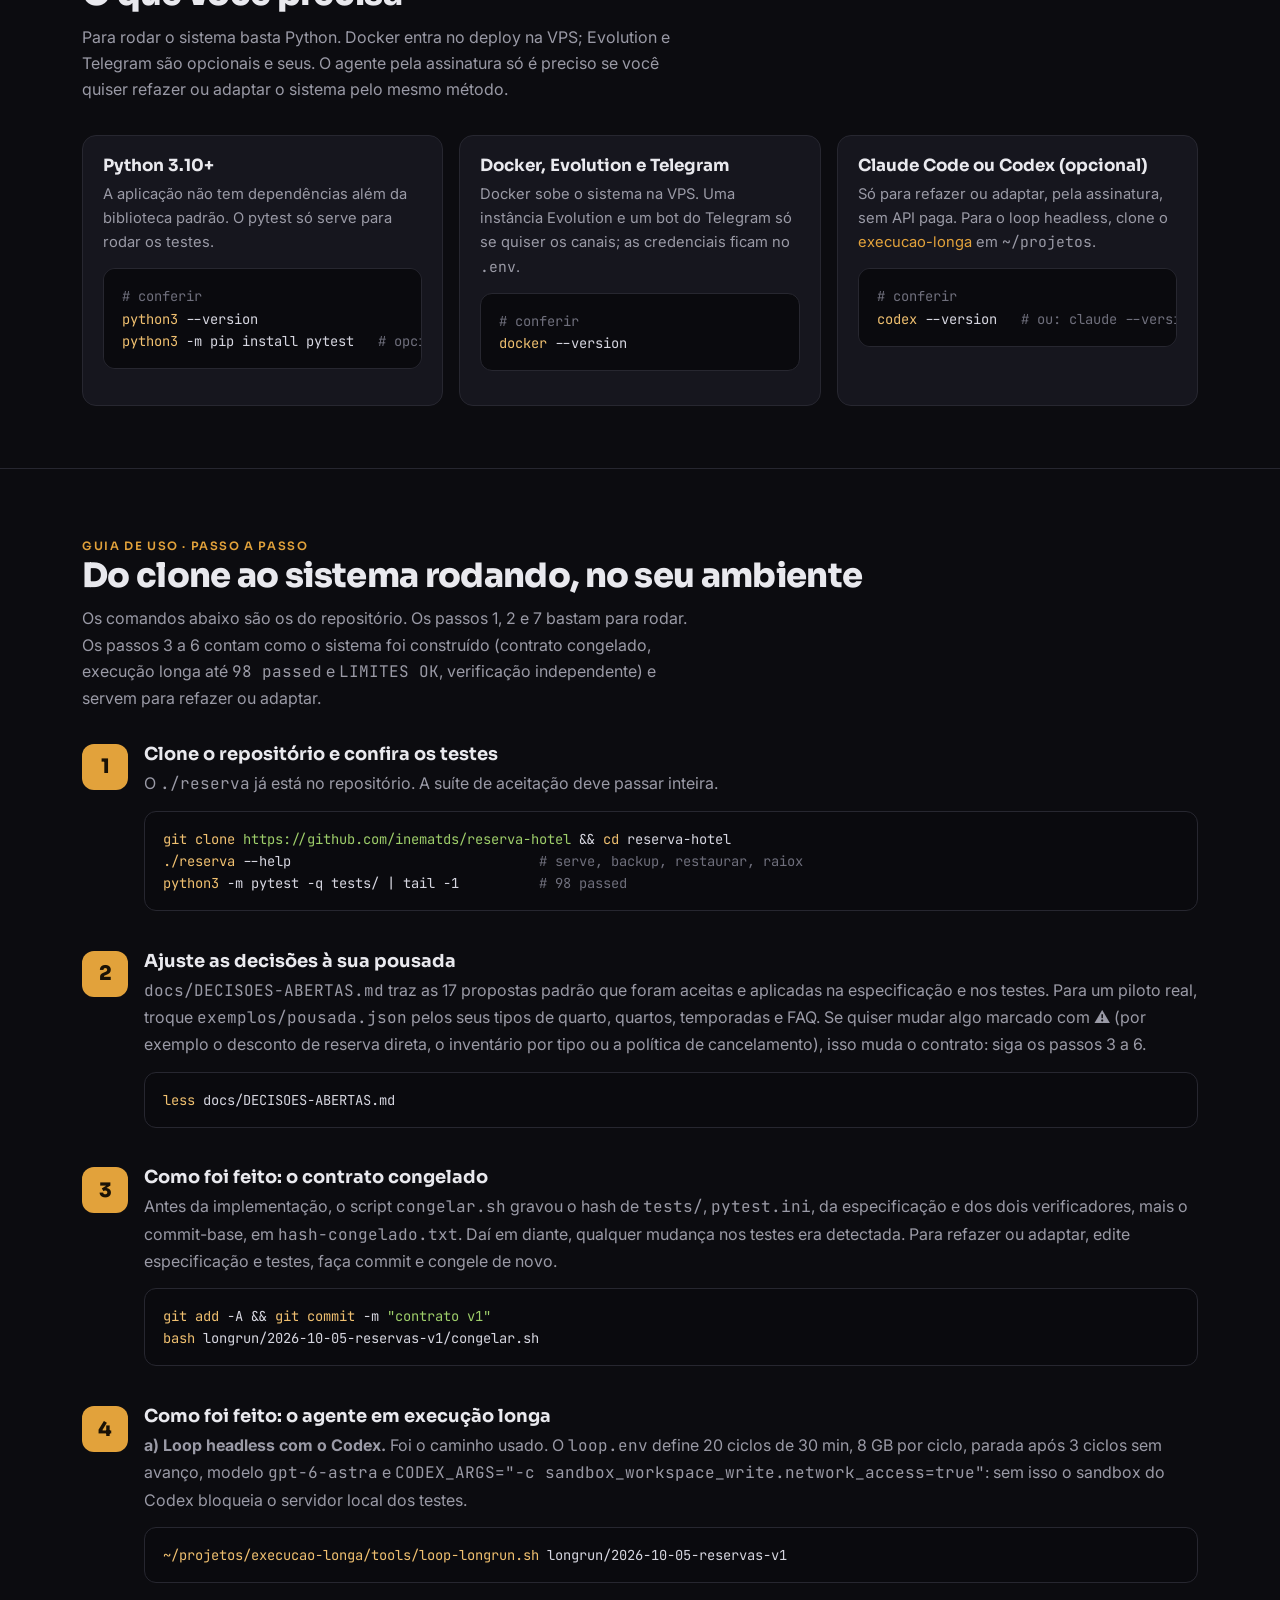
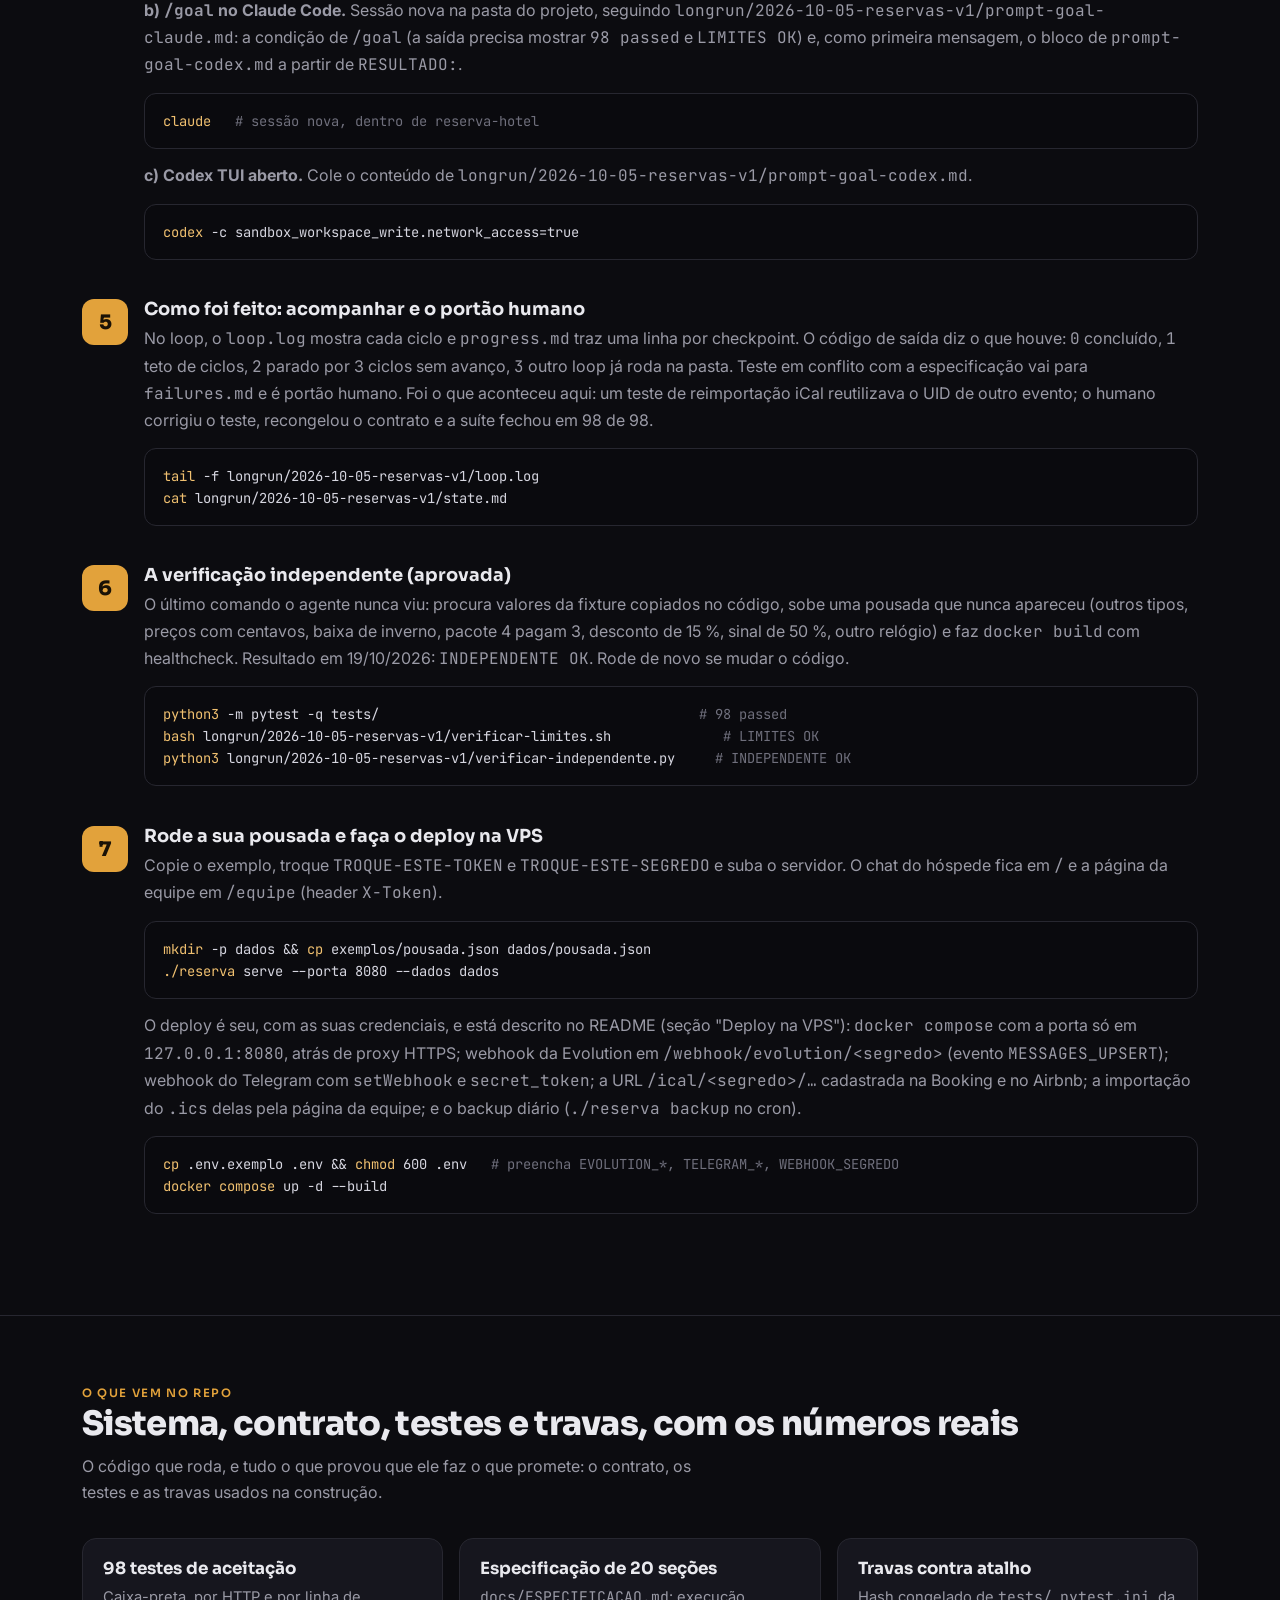
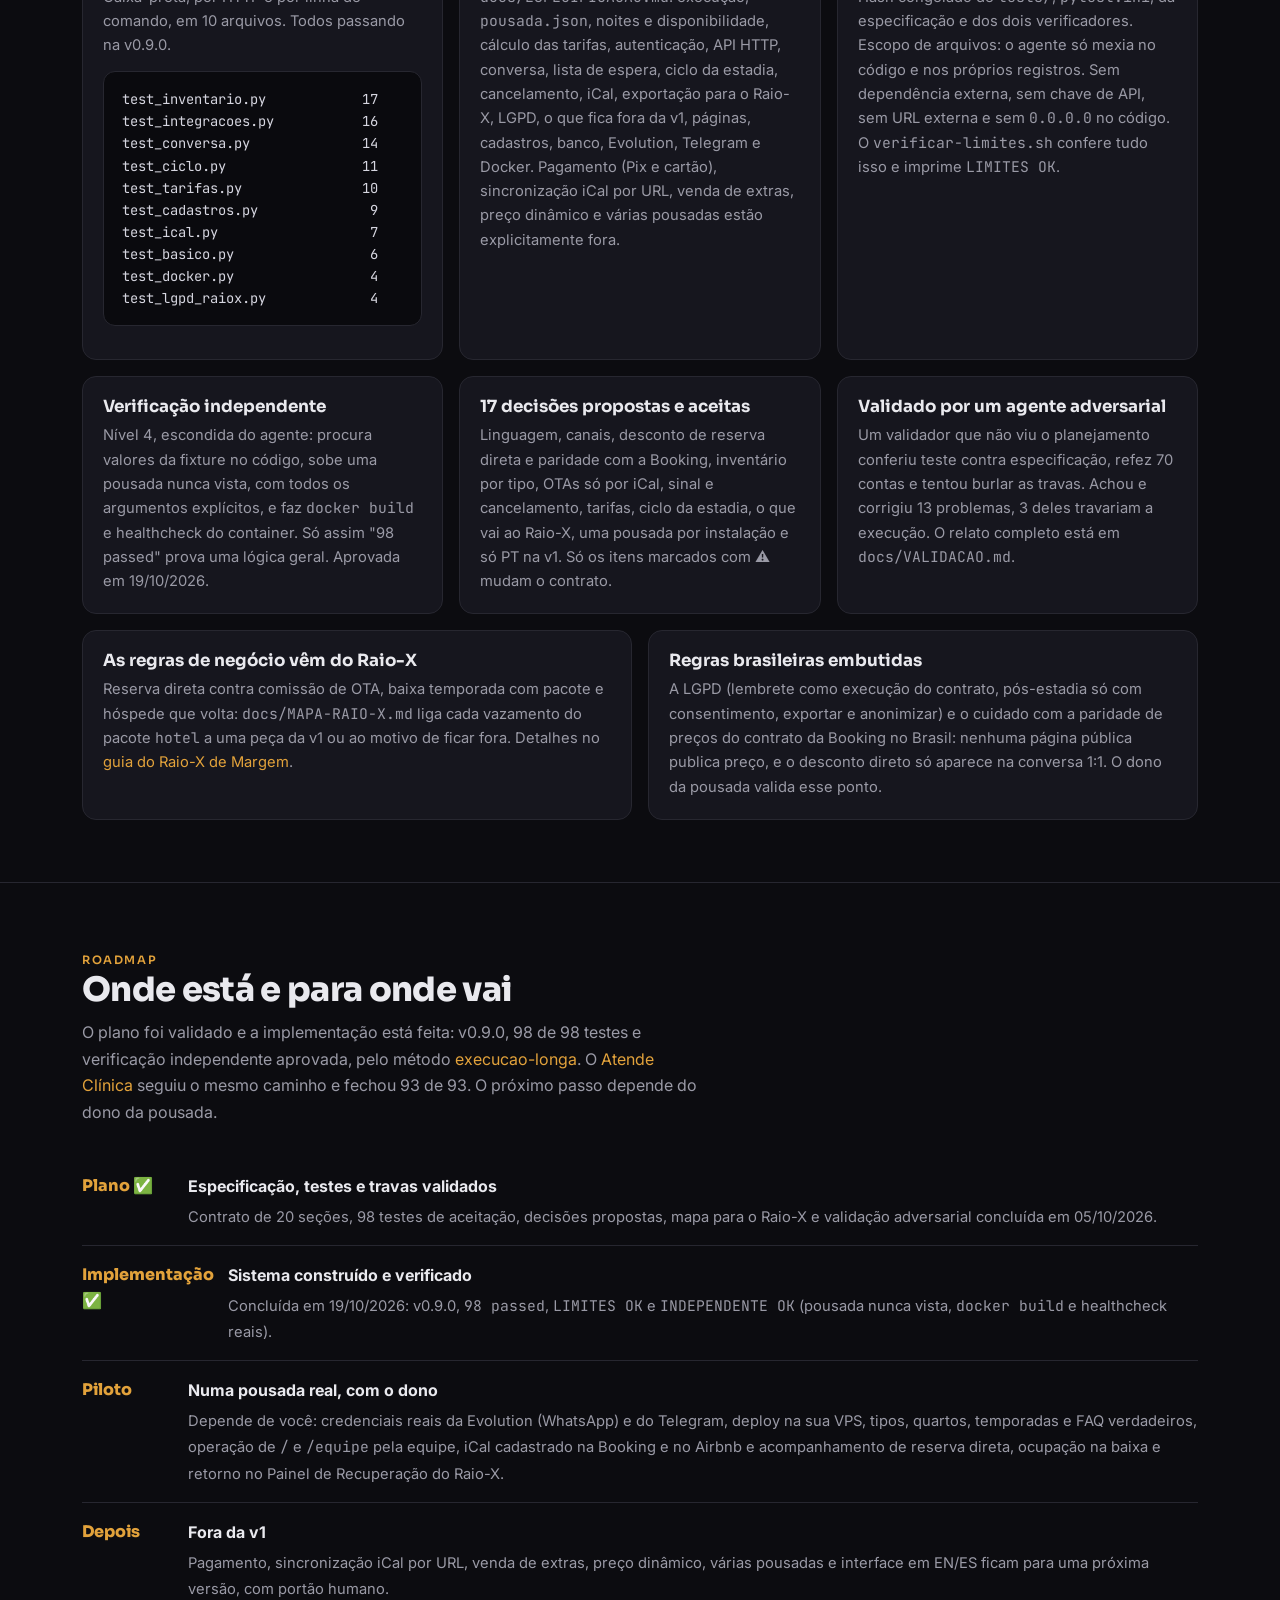
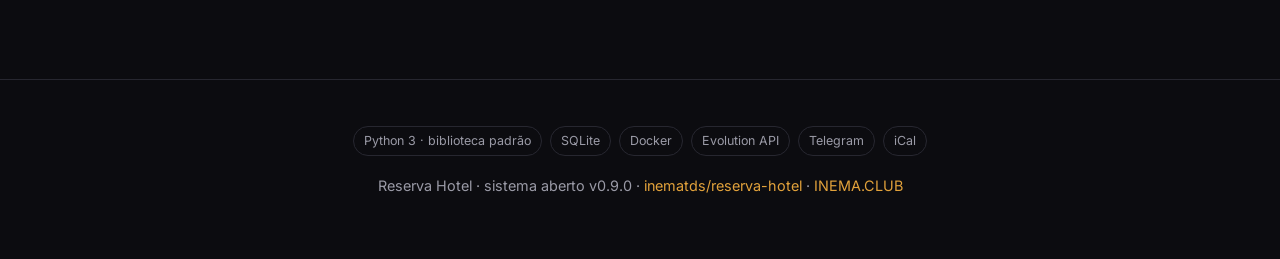
==== commit 1adb976a: "guia + README EN/ES: sistema implementado (v1) README.md PT: estado atualizado (v0.9.0, 98/98, INDEP" ====
--- a/guia/index.html
+++ b/guia/index.html
@@ -3,8 +3,8 @@
 <head>
 <meta charset="utf-8">
 <meta name="viewport" content="width=device-width, initial-scale=1">
-<title>Reserva Hotel — kit de plano para reserva de pousada e hotel, iCal e equipe no Telegram</title>
-<meta name="description" content="Kit de plano aberto para um sistema de reservas de pousada ou hotel pequeno: especificação, 98 testes de aceitação, travas e prompts para um agente (Claude Code ou Codex) implementar no seu ambiente. O sistema ainda não está implementado.">
+<title>Reserva Hotel — sistema de reservas para pousada e hotel, iCal e equipe no Telegram</title>
+<meta name="description" content="Sistema aberto de reservas para pousada ou hotel pequeno, já implementado (v0.9.0, 98/98 testes, verificação independente aprovada): disponibilidade por noite, tarifas por temporada, reserva direta no chat e no WhatsApp, iCal para Booking e Airbnb e equipe no Telegram. Python e SQLite, Docker para a VPS.">
 <link rel="alternate" hreflang="pt-BR" href="https://inematds.github.io/reserva-hotel/guia/">
 <link rel="alternate" hreflang="en" href="https://inematds.github.io/reserva-hotel/guia/en/">
 <link rel="alternate" hreflang="es" href="https://inematds.github.io/reserva-hotel/guia/es/">
@@ -113,7 +113,7 @@
     <a class="sec" href="#oque">O que é</a>
     <a class="sec" href="#fluxo">Como funciona</a>
     <a class="sec" href="#guia">Guia de uso</a>
-    <a class="sec" href="#kit">O que vem no kit</a>
+    <a class="sec" href="#kit">O que vem no repo</a>
     <a class="sec" href="#roadmap">Roadmap</a>
     <span class="lang"><a class="on" href="./">PT</a><a href="en/">EN</a><a href="es/">ES</a></span>
     <button class="tgl" id="themeToggle" aria-label="Alternar tema" title="Alternar tema">🌙</button>
@@ -125,9 +125,9 @@
   <div class="glow"></div>
   <div class="wrap">
     <div>
-      <span class="chip">Kit de plano · reserva de pousada e hotel · código aberto</span>
-      <h1>O plano completo para o <span class="amb">quarto</span> nunca ficar vazio</h1>
-      <p class="lead">Especificação, 98 testes de aceitação, travas e prompts para um agente construir, no seu ambiente, o sistema de reservas de uma pousada ou hotel pequeno: disponibilidade por noite sem overbooking, tarifas por temporada, reserva direta no chat e no WhatsApp, calendário iCal para a Booking e o Airbnb e a equipe no Telegram. <strong>O sistema ainda não está implementado: este repositório é o plano, e você roda a implementação.</strong></p>
+      <span class="chip">Sistema pronto · v0.9.0 · 98/98 testes · código aberto</span>
+      <h1>O sistema de reservas para o <span class="amb">quarto</span> nunca ficar vazio</h1>
+      <p class="lead">Sistema de reservas de uma pousada ou hotel pequeno, já implementado: disponibilidade por noite sem overbooking, tarifas por temporada, reserva direta no chat e no WhatsApp, calendário iCal para a Booking e o Airbnb e a equipe no Telegram. <strong>Versão 0.9.0, 98 de 98 testes passando e verificação independente aprovada (Docker incluído). Você clona, configura a sua pousada e roda.</strong></p>
       <div class="cta">
         <a class="btn" href="#guia">Começar o guia</a>
         <a class="btn ghost" href="https://github.com/inematds/reserva-hotel" target="_blank" rel="noopener">Ver no GitHub</a>
@@ -139,12 +139,12 @@
 
 <section id="oque"><div class="wrap">
   <span class="chip">O que é</span>
-  <h2>Um kit para pedir ao agente: do contrato aos 98 testes verdes</h2>
-  <p class="sub">Aqui não há aplicativo pronto. Há o contrato do que o aplicativo deve fazer, a bateria de testes que prova isso e as travas que impedem o agente de trapacear. Quem constrói é o Claude Code ou o Codex, rodando na sua máquina, pela sua assinatura. O irmão <a href="https://inematds.github.io/atende-clinica/guia/" target="_blank" rel="noopener">Atende Clínica</a> foi feito exatamente assim e fechou 93 de 93 testes.</p>
+  <h2>Um sistema pronto, construído do contrato aos 98 testes verdes</h2>
+  <p class="sub">O aplicativo está no repositório e funciona: <code>./reserva serve</code> sobe o chat do hóspede e a página da equipe. Ele foi construído a partir de um contrato, de uma bateria de testes e de travas que impediam o agente de trapacear, com o Claude Code e o Codex rodando pela assinatura. O irmão <a href="https://inematds.github.io/atende-clinica/guia/" target="_blank" rel="noopener">Atende Clínica</a> foi feito do mesmo jeito e fechou 93 de 93 testes.</p>
   <figure style="margin:0 0 26px;border-radius:16px;overflow:hidden;border:1px solid var(--line);box-shadow:0 30px 80px -30px #000"><img src="assets/banner-grade.jpg" alt="Disponibilidade por noite, tarifas por temporada, reserva direta, iCal para Booking e Airbnb, ciclo da estadia, equipe no Telegram, LGPD e Raio-X" loading="lazy" style="width:100%;display:block"></figure>
   <div class="grid g3">
-    <div class="card"><h3>🏨 O sistema que sai do plano</h3><p>Tipos de quarto e quartos numerados, disponibilidade por noite (check-in inclusivo, check-out exclusivo) sem overbooking, estadia mínima, fechamentos e bloqueios. Tarifas por temporada com pacote de baixa (por exemplo, 3 noites pagam 2) e desconto de reserva direta. Python 3 só com biblioteca padrão e SQLite, para uma pousada por instalação.</p></div>
-    <div class="card"><h3>📦 O kit</h3><p>Especificação de 20 seções, 98 testes caixa-preta, 17 decisões já propostas, mapa para o Raio-X, prompts para <code>/goal</code> e para o loop headless, e as travas que congelam o contrato. Um validador adversarial já passou por tudo e corrigiu 13 problemas, 3 deles travariam a execução.</p></div>
+    <div class="card"><h3>🏨 O sistema</h3><p>Tipos de quarto e quartos numerados, disponibilidade por noite (check-in inclusivo, check-out exclusivo) sem overbooking, estadia mínima, fechamentos e bloqueios. Tarifas por temporada com pacote de baixa (por exemplo, 3 noites pagam 2) e desconto de reserva direta. Python 3 só com biblioteca padrão e SQLite, para uma pousada por instalação.</p></div>
+    <div class="card"><h3>📦 Como foi feito</h3><p>Especificação de 20 seções, 98 testes caixa-preta, 17 decisões propostas e aceitas, mapa para o Raio-X, prompts para <code>/goal</code> e para o loop headless, e as travas que congelaram o contrato. Um validador adversarial corrigiu 13 problemas do plano antes da execução. Tudo isso continua no repositório, se você quiser refazer ou adaptar.</p></div>
     <div class="card"><h3>📈 As regras do Raio-X de Margem</h3><p>O hóspede que reserva direto não paga comissão de OTA, e a baixa temporada ganha preço e pacote próprios. O sistema devolve <code>receita_ota</code>, <code>retorno_atual_pct</code>, <code>ocupacao_baixa_pct</code> e outros números para o painel do <a href="https://inematds.github.io/raio-x-margem/guia/" target="_blank" rel="noopener">Raio-X de Margem</a>, que é a fonte das regras de negócio.</p></div>
   </div>
 </div></section>
@@ -152,7 +152,7 @@
 <section id="fluxo"><div class="wrap">
   <span class="chip">Como funciona</span>
   <h2>Do "tem quarto para o feriado?" à estadia concluída</h2>
-  <p class="sub">Este é o fluxo do sistema planejado, o que o agente vai construir. Servidor Python sem dependências, SQLite numa pasta de dados e Docker para a VPS. Evolution e Telegram entram só por variáveis de ambiente; sem elas, a caixa de saída é simulada e nenhuma chamada de rede sai.</p>
+  <p class="sub">Este é o fluxo do sistema implementado. Servidor Python sem dependências, SQLite numa pasta de dados e Docker para a VPS. Evolution e Telegram entram só por variáveis de ambiente; sem elas, a caixa de saída é simulada e nenhuma chamada de rede sai.</p>
   <div class="flow">
     <span>Chat do site ou WhatsApp (Evolution)</span><span class="arr">→</span>
     <span>Datas e hóspedes</span><span class="arr">→</span>
@@ -176,64 +176,64 @@
 <section id="pre"><div class="wrap">
   <span class="chip">Pré-requisitos</span>
   <h2>O que você precisa</h2>
-  <p class="sub">Para rodar o plano basta Python para os testes e um agente logado pela assinatura. Docker só entra na verificação final e no deploy; Evolution e Telegram são opcionais e seus.</p>
+  <p class="sub">Para rodar o sistema basta Python. Docker entra no deploy na VPS; Evolution e Telegram são opcionais e seus. O agente pela assinatura só é preciso se você quiser refazer ou adaptar o sistema pelo mesmo método.</p>
   <div class="grid g3">
-    <div class="card"><h3>Python 3.10+ e pytest</h3><p>Os testes usam pytest (ferramenta de desenvolvimento). A aplicação em si não terá dependências.</p><pre><span class="c"># conferir</span>
+    <div class="card"><h3>Python 3.10+</h3><p>A aplicação não tem dependências além da biblioteca padrão. O pytest só serve para rodar os testes.</p><pre><span class="c"># conferir</span>
 <span class="k">python3</span> --version
-<span class="k">python3</span> -m pip install pytest</pre></div>
-    <div class="card"><h3>Claude Code ou Codex</h3><p>Pela assinatura, sem API paga. Para o loop headless, clone o <a href="https://github.com/inematds/execucao-longa" target="_blank" rel="noopener">execucao-longa</a> em <code>~/projetos</code>.</p><pre><span class="c"># conferir</span>
+<span class="k">python3</span> -m pip install pytest   <span class="c"># opcional</span></pre></div>
+    <div class="card"><h3>Docker, Evolution e Telegram</h3><p>Docker sobe o sistema na VPS. Uma instância Evolution e um bot do Telegram só se quiser os canais; as credenciais ficam no <code>.env</code>.</p><pre><span class="c"># conferir</span>
+<span class="k">docker</span> --version</pre></div>
+    <div class="card"><h3>Claude Code ou Codex (opcional)</h3><p>Só para refazer ou adaptar, pela assinatura, sem API paga. Para o loop headless, clone o <a href="https://github.com/inematds/execucao-longa" target="_blank" rel="noopener">execucao-longa</a> em <code>~/projetos</code>.</p><pre><span class="c"># conferir</span>
 <span class="k">codex</span> --version   <span class="c"># ou: claude --version</span></pre></div>
-    <div class="card"><h3>Docker, Evolution e Telegram</h3><p>Docker faz o build final e o deploy na VPS. Uma instância Evolution e um bot do Telegram só se quiser os canais; as credenciais ficam no <code>.env</code>.</p><pre><span class="c"># conferir</span>
-<span class="k">docker</span> --version</pre></div>
   </div>
 </div></section>
 
 <section id="guia"><div class="wrap">
   <span class="chip">Guia de uso · passo a passo</span>
-  <h2>Do clone ao sistema implementado, no seu ambiente</h2>
-  <p class="sub">Os comandos abaixo são os do repositório. O ciclo: responder as decisões, congelar o contrato, rodar o agente até <code>98 passed</code> e <code>LIMITES OK</code>, e conferir com a verificação independente.</p>
+  <h2>Do clone ao sistema rodando, no seu ambiente</h2>
+  <p class="sub">Os comandos abaixo são os do repositório. Os passos 1, 2 e 7 bastam para rodar. Os passos 3 a 6 contam como o sistema foi construído (contrato congelado, execução longa até <code>98 passed</code> e <code>LIMITES OK</code>, verificação independente) e servem para refazer ou adaptar.</p>
 
   <div class="step"><div class="b">1</div><div>
-    <h3>Clone o repositório</h3>
-    <p>Ainda não há <code>./reserva</code>: o repositório só tem o plano. Confira que a suíte é coletada sem erro e que nada passa ainda (faltando a implementação, os testes falham ou dão erro, e isso é o esperado).</p>
+    <h3>Clone o repositório e confira os testes</h3>
+    <p>O <code>./reserva</code> já está no repositório. A suíte de aceitação deve passar inteira.</p>
 <pre><span class="k">git clone</span> <span class="s">https://github.com/inematds/reserva-hotel</span> && <span class="k">cd</span> reserva-hotel
-<span class="k">python3</span> -m pytest -q --collect-only | tail -1   <span class="c"># 98 tests collected</span>
-<span class="k">python3</span> -m pytest -q | tail -1                  <span class="c"># 0 passed</span></pre>
+<span class="k">./reserva</span> --help                               <span class="c"># serve, backup, restaurar, raiox</span>
+<span class="k">python3</span> -m pytest -q tests/ | tail -1          <span class="c"># 98 passed</span></pre>
   </div></div>
 
   <div class="step"><div class="b">2</div><div>
-    <h3>Responda as decisões abertas</h3>
-    <p>Leia <code>docs/DECISOES-ABERTAS.md</code>: são 17 propostas padrão já aplicadas na especificação e nos testes. Responder "ok em tudo" destrava a execução. Se mudar algo marcado com ⚠ (por exemplo o desconto de reserva direta, o inventário por tipo ou a política de cancelamento), edite <code>docs/ESPECIFICACAO.md</code> e os testes antes de congelar. Para um piloto real, troque também <code>exemplos/pousada.json</code> pelos seus tipos de quarto, quartos, temporadas e FAQ.</p>
+    <h3>Ajuste as decisões à sua pousada</h3>
+    <p><code>docs/DECISOES-ABERTAS.md</code> traz as 17 propostas padrão que foram aceitas e aplicadas na especificação e nos testes. Para um piloto real, troque <code>exemplos/pousada.json</code> pelos seus tipos de quarto, quartos, temporadas e FAQ. Se quiser mudar algo marcado com ⚠ (por exemplo o desconto de reserva direta, o inventário por tipo ou a política de cancelamento), isso muda o contrato: siga os passos 3 a 6.</p>
 <pre><span class="k">less</span> docs/DECISOES-ABERTAS.md</pre>
   </div></div>
 
   <div class="step"><div class="b">3</div><div>
-    <h3>Congele o contrato</h3>
-    <p>Com tudo commitado, o script grava o hash de <code>tests/</code>, <code>pytest.ini</code>, da especificação e dos dois verificadores, mais o commit-base em <code>hash-congelado.txt</code>, e faz um commit. Daí em diante, qualquer mudança nos testes é detectada. Se houver alteração pendente, o script para e pede o commit antes.</p>
+    <h3>Como foi feito: o contrato congelado</h3>
+    <p>Antes da implementação, o script <code>congelar.sh</code> gravou o hash de <code>tests/</code>, <code>pytest.ini</code>, da especificação e dos dois verificadores, mais o commit-base, em <code>hash-congelado.txt</code>. Daí em diante, qualquer mudança nos testes era detectada. Para refazer ou adaptar, edite especificação e testes, faça commit e congele de novo.</p>
 <pre><span class="k">git add</span> -A && <span class="k">git commit</span> -m <span class="s">"contrato v1"</span>
 <span class="k">bash</span> longrun/2026-10-05-reservas-v1/congelar.sh</pre>
   </div></div>
 
   <div class="step"><div class="b">4</div><div>
-    <h3>Rode o agente (escolha um caminho)</h3>
-    <p><strong>a) Loop headless com o Codex (recomendado).</strong> O <code>loop.env</code> define 20 ciclos de 30 min, 8 GB por ciclo, parada após 3 ciclos sem avanço, modelo <code>gpt-6-astra</code> e <code>CODEX_ARGS="-c sandbox_workspace_write.network_access=true"</code>: sem isso o sandbox do Codex bloqueia o servidor local dos testes.</p>
+    <h3>Como foi feito: o agente em execução longa</h3>
+    <p><strong>a) Loop headless com o Codex.</strong> Foi o caminho usado. O <code>loop.env</code> define 20 ciclos de 30 min, 8 GB por ciclo, parada após 3 ciclos sem avanço, modelo <code>gpt-6-astra</code> e <code>CODEX_ARGS="-c sandbox_workspace_write.network_access=true"</code>: sem isso o sandbox do Codex bloqueia o servidor local dos testes.</p>
 <pre><span class="k">~/projetos/execucao-longa/tools/loop-longrun.sh</span> longrun/2026-10-05-reservas-v1</pre>
-    <p><strong>b) <code>/goal</code> no Claude Code.</strong> Abra uma sessão nova do Claude Code na pasta do projeto e siga <code>longrun/2026-10-05-reservas-v1/prompt-goal-claude.md</code>: cole a condição de <code>/goal</code> (a saída precisa mostrar <code>98 passed</code> e <code>LIMITES OK</code>) e, como primeira mensagem, o bloco de <code>prompt-goal-codex.md</code> a partir de <code>RESULTADO:</code>.</p>
+    <p><strong>b) <code>/goal</code> no Claude Code.</strong> Sessão nova na pasta do projeto, seguindo <code>longrun/2026-10-05-reservas-v1/prompt-goal-claude.md</code>: a condição de <code>/goal</code> (a saída precisa mostrar <code>98 passed</code> e <code>LIMITES OK</code>) e, como primeira mensagem, o bloco de <code>prompt-goal-codex.md</code> a partir de <code>RESULTADO:</code>.</p>
 <pre><span class="k">claude</span>   <span class="c"># sessão nova, dentro de reserva-hotel</span></pre>
     <p><strong>c) Codex TUI aberto.</strong> Cole o conteúdo de <code>longrun/2026-10-05-reservas-v1/prompt-goal-codex.md</code>.</p>
 <pre><span class="k">codex</span> -c sandbox_workspace_write.network_access=true</pre>
   </div></div>
 
   <div class="step"><div class="b">5</div><div>
-    <h3>Acompanhe</h3>
-    <p>No loop, o <code>loop.log</code> mostra cada ciclo e <code>progress.md</code> traz uma linha por checkpoint. O código de saída do loop diz o que houve: <code>0</code> concluído (o teste final passou), <code>1</code> teto de ciclos atingido, <code>2</code> parado por 3 ciclos sem avanço, <code>3</code> outro loop já roda na pasta. Teste em conflito com a especificação vai para <code>failures.md</code>: é portão humano, e o agente não deve ajustar teste nem especificação.</p>
+    <h3>Como foi feito: acompanhar e o portão humano</h3>
+    <p>No loop, o <code>loop.log</code> mostra cada ciclo e <code>progress.md</code> traz uma linha por checkpoint. O código de saída diz o que houve: <code>0</code> concluído, <code>1</code> teto de ciclos, <code>2</code> parado por 3 ciclos sem avanço, <code>3</code> outro loop já roda na pasta. Teste em conflito com a especificação vai para <code>failures.md</code> e é portão humano. Foi o que aconteceu aqui: um teste de reimportação iCal reutilizava o UID de outro evento; o humano corrigiu o teste, recongelou o contrato e a suíte fechou em 98 de 98.</p>
 <pre><span class="k">tail</span> -f longrun/2026-10-05-reservas-v1/loop.log
 <span class="k">cat</span> longrun/2026-10-05-reservas-v1/state.md</pre>
   </div></div>
 
   <div class="step"><div class="b">6</div><div>
-    <h3>Confira com a verificação independente</h3>
-    <p>Quando o agente disser "concluído", rode os três comandos. O último o agente nunca viu: ele procura valores da fixture copiados no código, sobe uma pousada que nunca apareceu (outros tipos, preços com centavos, baixa de inverno, pacote 4 pagam 3, desconto de 15 %, sinal de 50 %, outro relógio) e faz <code>docker build</code> com healthcheck. Depois, abra <code>/</code> e <code>/equipe</code> no navegador.</p>
+    <h3>A verificação independente (aprovada)</h3>
+    <p>O último comando o agente nunca viu: procura valores da fixture copiados no código, sobe uma pousada que nunca apareceu (outros tipos, preços com centavos, baixa de inverno, pacote 4 pagam 3, desconto de 15 %, sinal de 50 %, outro relógio) e faz <code>docker build</code> com healthcheck. Resultado em 19/10/2026: <code>INDEPENDENTE OK</code>. Rode de novo se mudar o código.</p>
 <pre><span class="k">python3</span> -m pytest -q tests/                                        <span class="c"># 98 passed</span>
 <span class="k">bash</span> longrun/2026-10-05-reservas-v1/verificar-limites.sh              <span class="c"># LIMITES OK</span>
 <span class="k">python3</span> longrun/2026-10-05-reservas-v1/verificar-independente.py     <span class="c"># INDEPENDENTE OK</span></pre>
@@ -241,21 +241,21 @@
 
   <div class="step"><div class="b">7</div><div>
     <h3>Rode a sua pousada e faça o deploy na VPS</h3>
-    <p>Com o sistema implementado, copie o exemplo, troque <code>TROQUE-ESTE-TOKEN</code> e <code>TROQUE-ESTE-SEGREDO</code> e suba o servidor. O chat do hóspede fica em <code>/</code> e a página da equipe em <code>/equipe</code> (header <code>X-Token</code>).</p>
+    <p>Copie o exemplo, troque <code>TROQUE-ESTE-TOKEN</code> e <code>TROQUE-ESTE-SEGREDO</code> e suba o servidor. O chat do hóspede fica em <code>/</code> e a página da equipe em <code>/equipe</code> (header <code>X-Token</code>).</p>
 <pre><span class="k">mkdir</span> -p dados && <span class="k">cp</span> exemplos/pousada.json dados/pousada.json
 <span class="k">./reserva</span> serve --porta 8080 --dados dados</pre>
-    <p>O deploy é seu, com as suas credenciais. O próprio agente escreve o README de deploy como parte do goal: subir o <code>docker compose</code> (porta só em <code>127.0.0.1:8080</code>, atrás de proxy HTTPS), webhook da Evolution em <code>/webhook/evolution/&lt;segredo&gt;</code> (evento <code>MESSAGES_UPSERT</code>), webhook do Telegram com <code>setWebhook</code> e <code>secret_token</code>, a URL <code>/ical/&lt;segredo&gt;/…</code> cadastrada na Booking e no Airbnb, a importação do <code>.ics</code> delas pela página da equipe e o backup diário (<code>./reserva backup</code> no cron).</p>
+    <p>O deploy é seu, com as suas credenciais, e está descrito no README (seção "Deploy na VPS"): <code>docker compose</code> com a porta só em <code>127.0.0.1:8080</code>, atrás de proxy HTTPS; webhook da Evolution em <code>/webhook/evolution/&lt;segredo&gt;</code> (evento <code>MESSAGES_UPSERT</code>); webhook do Telegram com <code>setWebhook</code> e <code>secret_token</code>; a URL <code>/ical/&lt;segredo&gt;/…</code> cadastrada na Booking e no Airbnb; a importação do <code>.ics</code> delas pela página da equipe; e o backup diário (<code>./reserva backup</code> no cron).</p>
 <pre><span class="k">cp</span> .env.exemplo .env && <span class="k">chmod</span> 600 .env   <span class="c"># preencha EVOLUTION_*, TELEGRAM_*, WEBHOOK_SEGREDO</span>
 <span class="k">docker compose</span> up -d --build</pre>
   </div></div>
 </div></section>
 
 <section id="kit"><div class="wrap">
-  <span class="chip">O que vem no kit</span>
-  <h2>Contrato, testes e travas, com os números reais</h2>
-  <p class="sub">Tudo o que o agente precisa para construir, e tudo o que impede que ele finja ter construído.</p>
+  <span class="chip">O que vem no repo</span>
+  <h2>Sistema, contrato, testes e travas, com os números reais</h2>
+  <p class="sub">O código que roda, e tudo o que provou que ele faz o que promete: o contrato, os testes e as travas usados na construção.</p>
   <div class="grid g3">
-    <div class="card"><h3>98 testes de aceitação</h3><p>Caixa-preta, por HTTP e por linha de comando, em 10 arquivos.</p><pre>test_inventario.py            17
+    <div class="card"><h3>98 testes de aceitação</h3><p>Caixa-preta, por HTTP e por linha de comando, em 10 arquivos. Todos passando na v0.9.0.</p><pre>test_inventario.py            17
 test_integracoes.py           16
 test_conversa.py              14
 test_ciclo.py                 11
@@ -266,9 +266,9 @@
 test_docker.py                 4
 test_lgpd_raiox.py             4</pre></div>
     <div class="card"><h3>Especificação de 20 seções</h3><p><code>docs/ESPECIFICACAO.md</code>: execução, <code>pousada.json</code>, noites e disponibilidade, cálculo das tarifas, autenticação, API HTTP, conversa, lista de espera, ciclo da estadia, cancelamento, iCal, exportação para o Raio-X, LGPD, o que fica fora da v1, páginas, cadastros, banco, Evolution, Telegram e Docker. Pagamento (Pix e cartão), sincronização iCal por URL, venda de extras, preço dinâmico e várias pousadas estão explicitamente fora.</p></div>
-    <div class="card"><h3>Travas contra atalho</h3><p>Hash congelado de <code>tests/</code>, <code>pytest.ini</code>, da especificação e dos dois verificadores. Escopo de arquivos: o agente só mexe no código e nos próprios registros. Sem dependência externa, sem chave de API, sem URL externa e sem <code>0.0.0.0</code> no código. O <code>verificar-limites.sh</code> confere tudo isso e imprime <code>LIMITES OK</code>.</p></div>
-    <div class="card"><h3>Verificação independente</h3><p>Nível 4, escondido do agente: procura valores da fixture no código, sobe uma pousada nunca vista, com todos os argumentos explícitos, e faz <code>docker build</code> e healthcheck do container. Só assim "98 passed" prova uma lógica geral.</p></div>
-    <div class="card"><h3>17 decisões já propostas</h3><p>Linguagem, canais, desconto de reserva direta e paridade com a Booking, inventário por tipo, OTAs só por iCal, sinal e cancelamento, tarifas, ciclo da estadia, o que vai ao Raio-X, uma pousada por instalação e só PT na v1. Só os itens marcados com ⚠ mudam o contrato.</p></div>
+    <div class="card"><h3>Travas contra atalho</h3><p>Hash congelado de <code>tests/</code>, <code>pytest.ini</code>, da especificação e dos dois verificadores. Escopo de arquivos: o agente só mexia no código e nos próprios registros. Sem dependência externa, sem chave de API, sem URL externa e sem <code>0.0.0.0</code> no código. O <code>verificar-limites.sh</code> confere tudo isso e imprime <code>LIMITES OK</code>.</p></div>
+    <div class="card"><h3>Verificação independente</h3><p>Nível 4, escondida do agente: procura valores da fixture no código, sobe uma pousada nunca vista, com todos os argumentos explícitos, e faz <code>docker build</code> e healthcheck do container. Só assim "98 passed" prova uma lógica geral. Aprovada em 19/10/2026.</p></div>
+    <div class="card"><h3>17 decisões propostas e aceitas</h3><p>Linguagem, canais, desconto de reserva direta e paridade com a Booking, inventário por tipo, OTAs só por iCal, sinal e cancelamento, tarifas, ciclo da estadia, o que vai ao Raio-X, uma pousada por instalação e só PT na v1. Só os itens marcados com ⚠ mudam o contrato.</p></div>
     <div class="card"><h3>Validado por um agente adversarial</h3><p>Um validador que não viu o planejamento conferiu teste contra especificação, refez 70 contas e tentou burlar as travas. Achou e corrigiu 13 problemas, 3 deles travariam a execução. O relato completo está em <code>docs/VALIDACAO.md</code>.</p></div>
   </div>
   <div class="grid g2" style="margin-top:16px">
@@ -280,17 +280,17 @@
 <section id="roadmap"><div class="wrap">
   <span class="chip">Roadmap</span>
   <h2>Onde está e para onde vai</h2>
-  <p class="sub">O plano está pronto e validado. A implementação ainda não existe: ela nasce quando você roda o <code>/goal</code>, pelo método <a href="https://inematds.github.io/execucao-longa/guia/" target="_blank" rel="noopener">execucao-longa</a>. O <a href="https://inematds.github.io/atende-clinica/guia/" target="_blank" rel="noopener">Atende Clínica</a> seguiu o mesmo caminho e fechou 93 de 93.</p>
+  <p class="sub">O plano foi validado e a implementação está feita: v0.9.0, 98 de 98 testes e verificação independente aprovada, pelo método <a href="https://inematds.github.io/execucao-longa/guia/" target="_blank" rel="noopener">execucao-longa</a>. O <a href="https://inematds.github.io/atende-clinica/guia/" target="_blank" rel="noopener">Atende Clínica</a> seguiu o mesmo caminho e fechou 93 de 93. O próximo passo depende do dono da pousada.</p>
   <div class="phase"><div class="tag">Plano ✅</div><div class="d"><strong>Especificação, testes e travas validados</strong><span>Contrato de 20 seções, 98 testes de aceitação, decisões propostas, mapa para o Raio-X e validação adversarial concluída em 05/10/2026.</span></div></div>
-  <div class="phase"><div class="tag">Implementação</div><div class="d"><strong>Você roda o /goal</strong><span>Responder as decisões, congelar o contrato e deixar o agente trabalhar até <code>98 passed</code> e <code>LIMITES OK</code>, depois a verificação independente. Hoje o sistema não está implementado.</span></div></div>
-  <div class="phase"><div class="tag">Piloto</div><div class="d"><strong>Numa pousada real</strong><span>Configurar tipos, quartos, temporadas e FAQ verdadeiros, publicar na VPS, cadastrar o iCal na Booking e no Airbnb e acompanhar reserva direta, ocupação na baixa e retorno no Painel de Recuperação do Raio-X.</span></div></div>
+  <div class="phase"><div class="tag">Implementação ✅</div><div class="d"><strong>Sistema construído e verificado</strong><span>Concluída em 19/10/2026: v0.9.0, <code>98 passed</code>, <code>LIMITES OK</code> e <code>INDEPENDENTE OK</code> (pousada nunca vista, <code>docker build</code> e healthcheck reais).</span></div></div>
+  <div class="phase"><div class="tag">Piloto</div><div class="d"><strong>Numa pousada real, com o dono</strong><span>Depende de você: credenciais reais da Evolution (WhatsApp) e do Telegram, deploy na sua VPS, tipos, quartos, temporadas e FAQ verdadeiros, operação de <code>/</code> e <code>/equipe</code> pela equipe, iCal cadastrado na Booking e no Airbnb e acompanhamento de reserva direta, ocupação na baixa e retorno no Painel de Recuperação do Raio-X.</span></div></div>
   <div class="phase"><div class="tag">Depois</div><div class="d"><strong>Fora da v1</strong><span>Pagamento, sincronização iCal por URL, venda de extras, preço dinâmico, várias pousadas e interface em EN/ES ficam para uma próxima versão, com portão humano.</span></div></div>
 </div></section>
 
 <footer>
   <div class="wrap">
     <div class="pill">Python 3 · biblioteca padrão</div><div class="pill">SQLite</div><div class="pill">Docker</div><div class="pill">Evolution API</div><div class="pill">Telegram</div><div class="pill">iCal</div>
-    <p style="margin-top:18px">Reserva Hotel · kit de plano aberto ·
+    <p style="margin-top:18px">Reserva Hotel · sistema aberto v0.9.0 ·
       <a href="https://github.com/inematds/reserva-hotel">inematds/reserva-hotel</a> ·
       <a href="https://inema.club">INEMA.CLUB</a></p>
   </div>
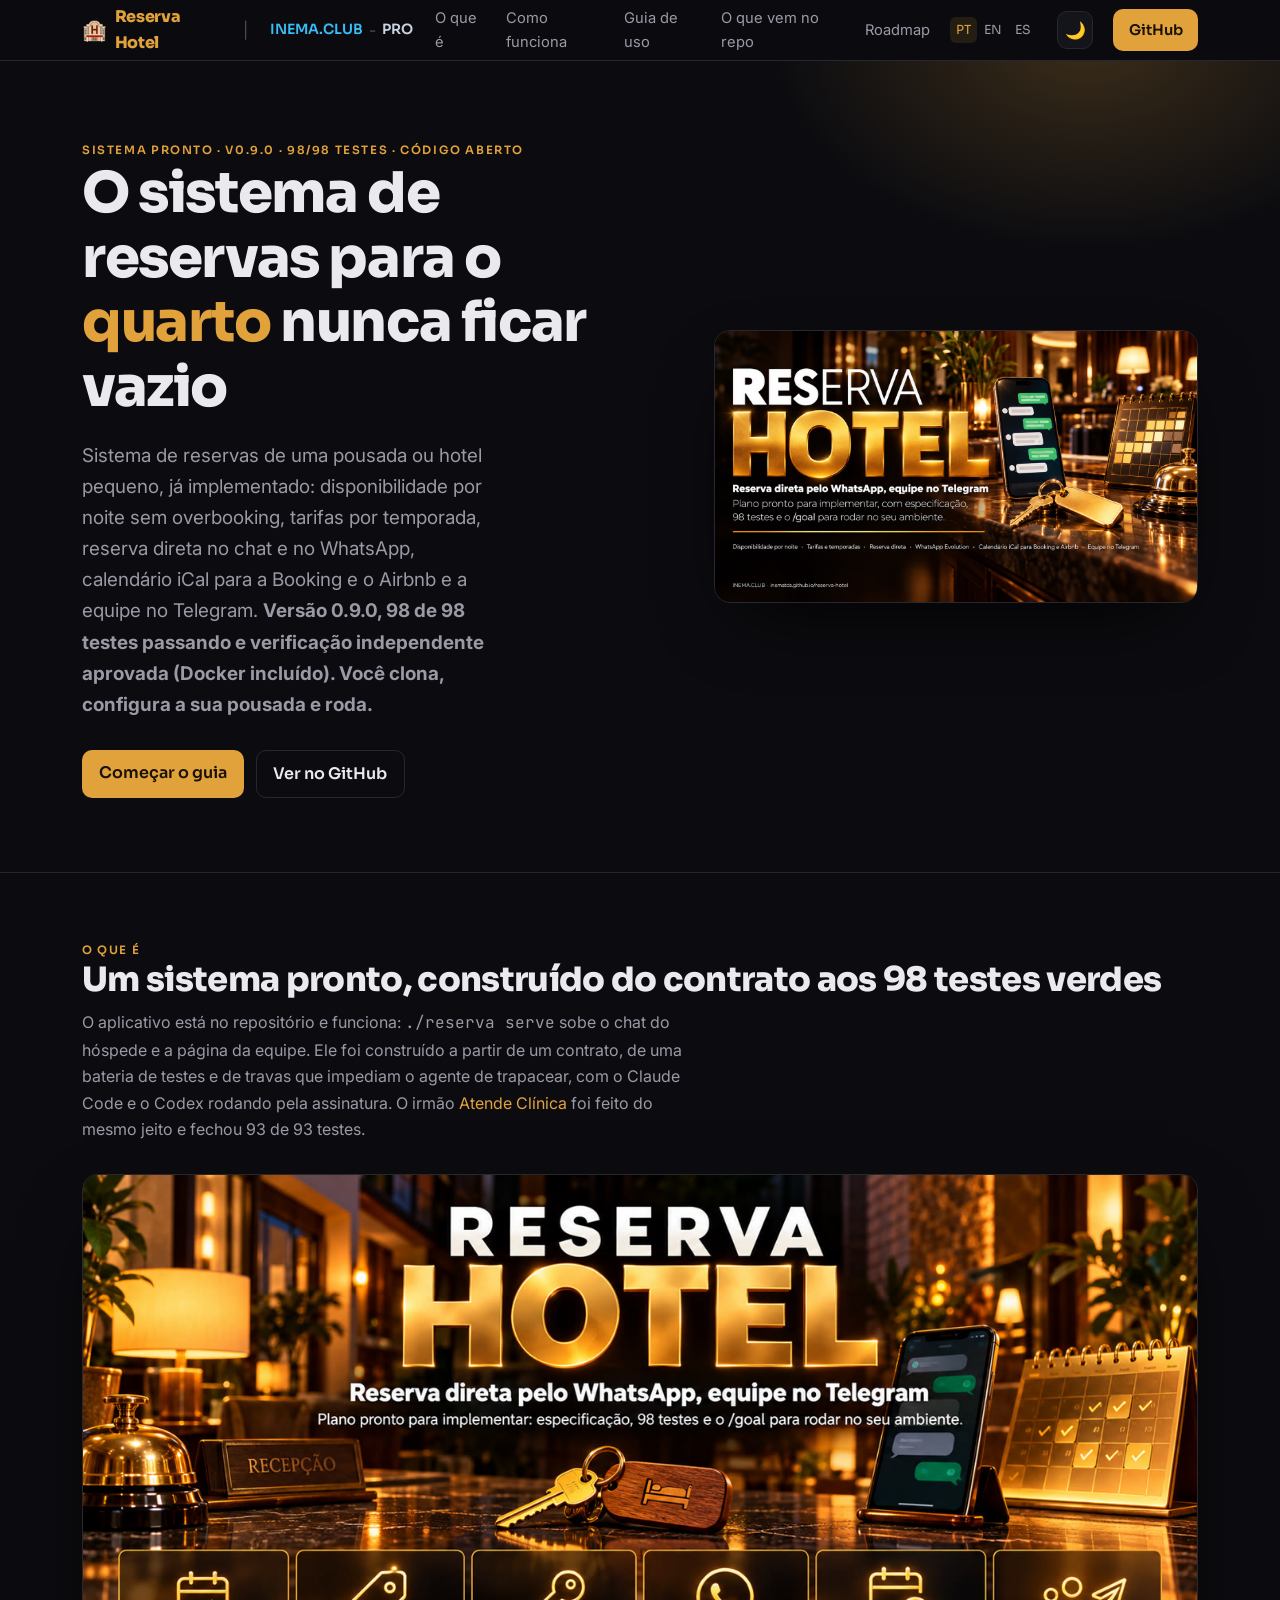
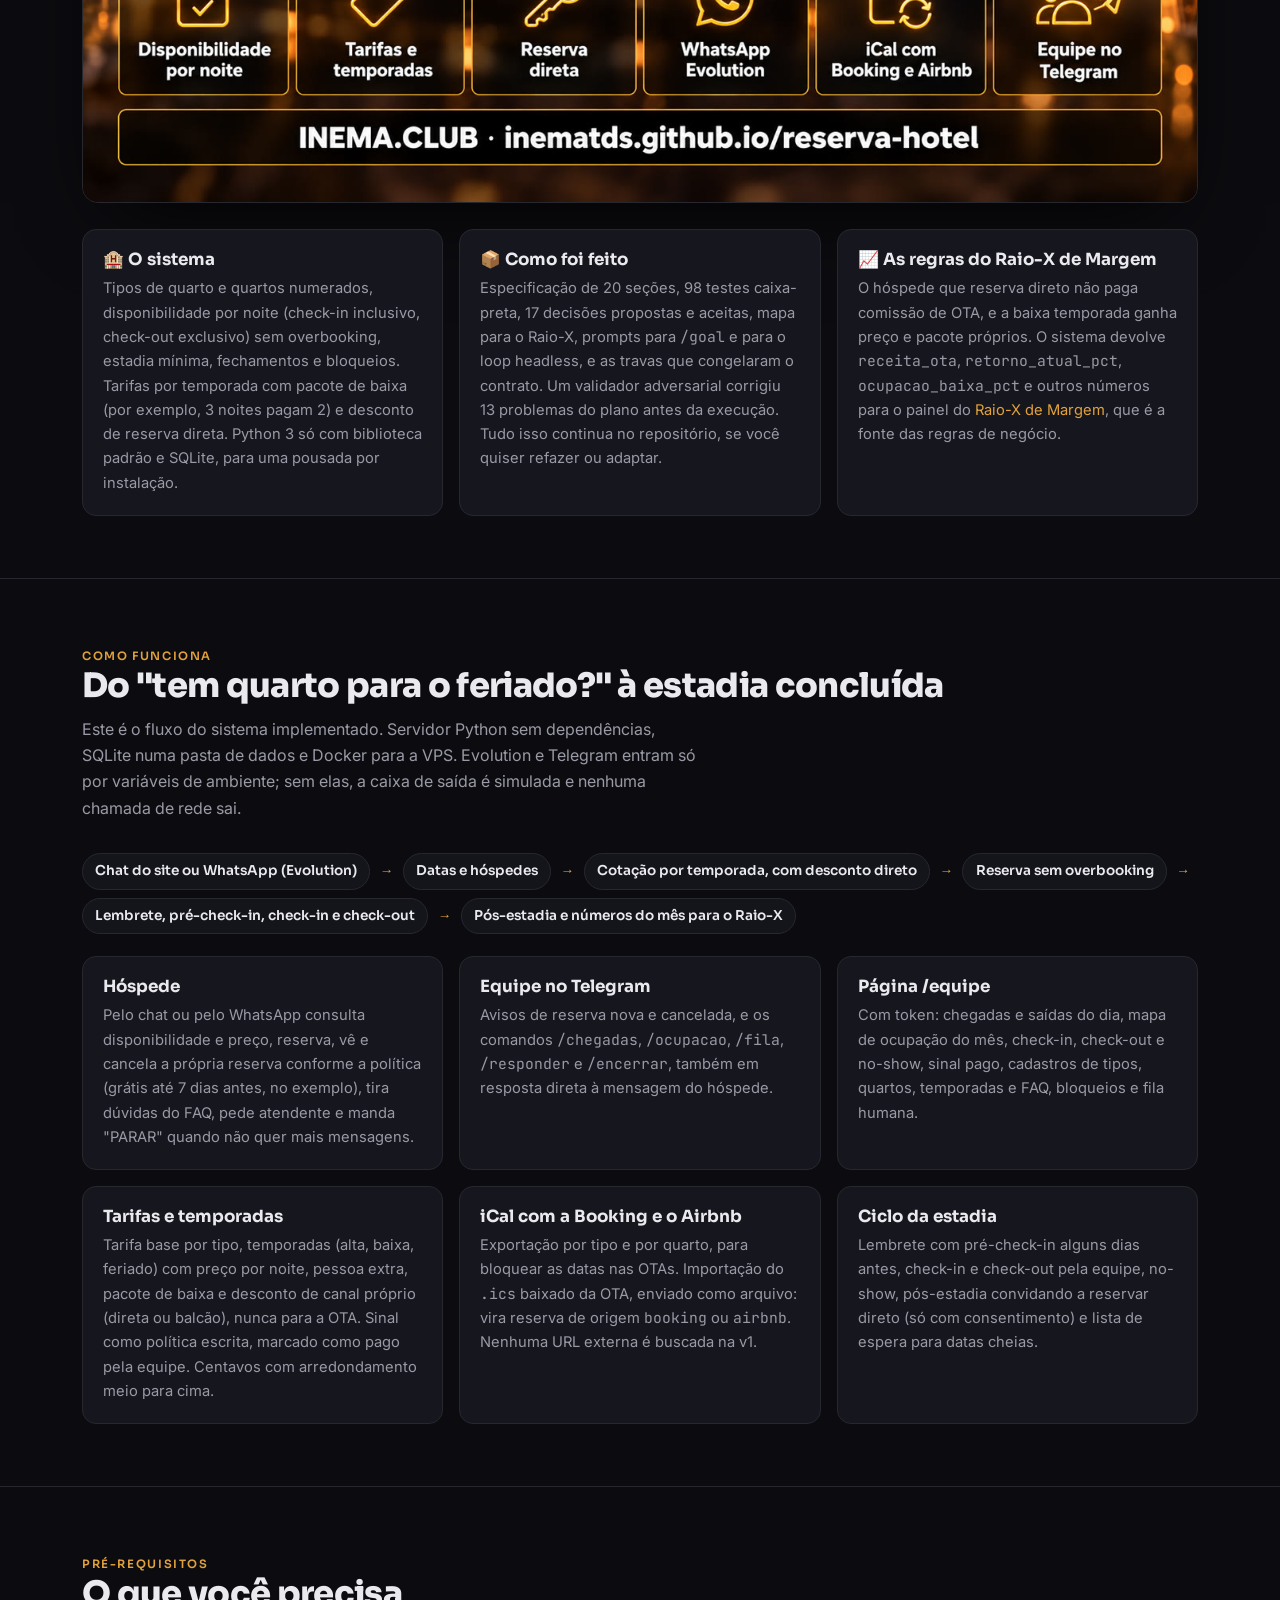
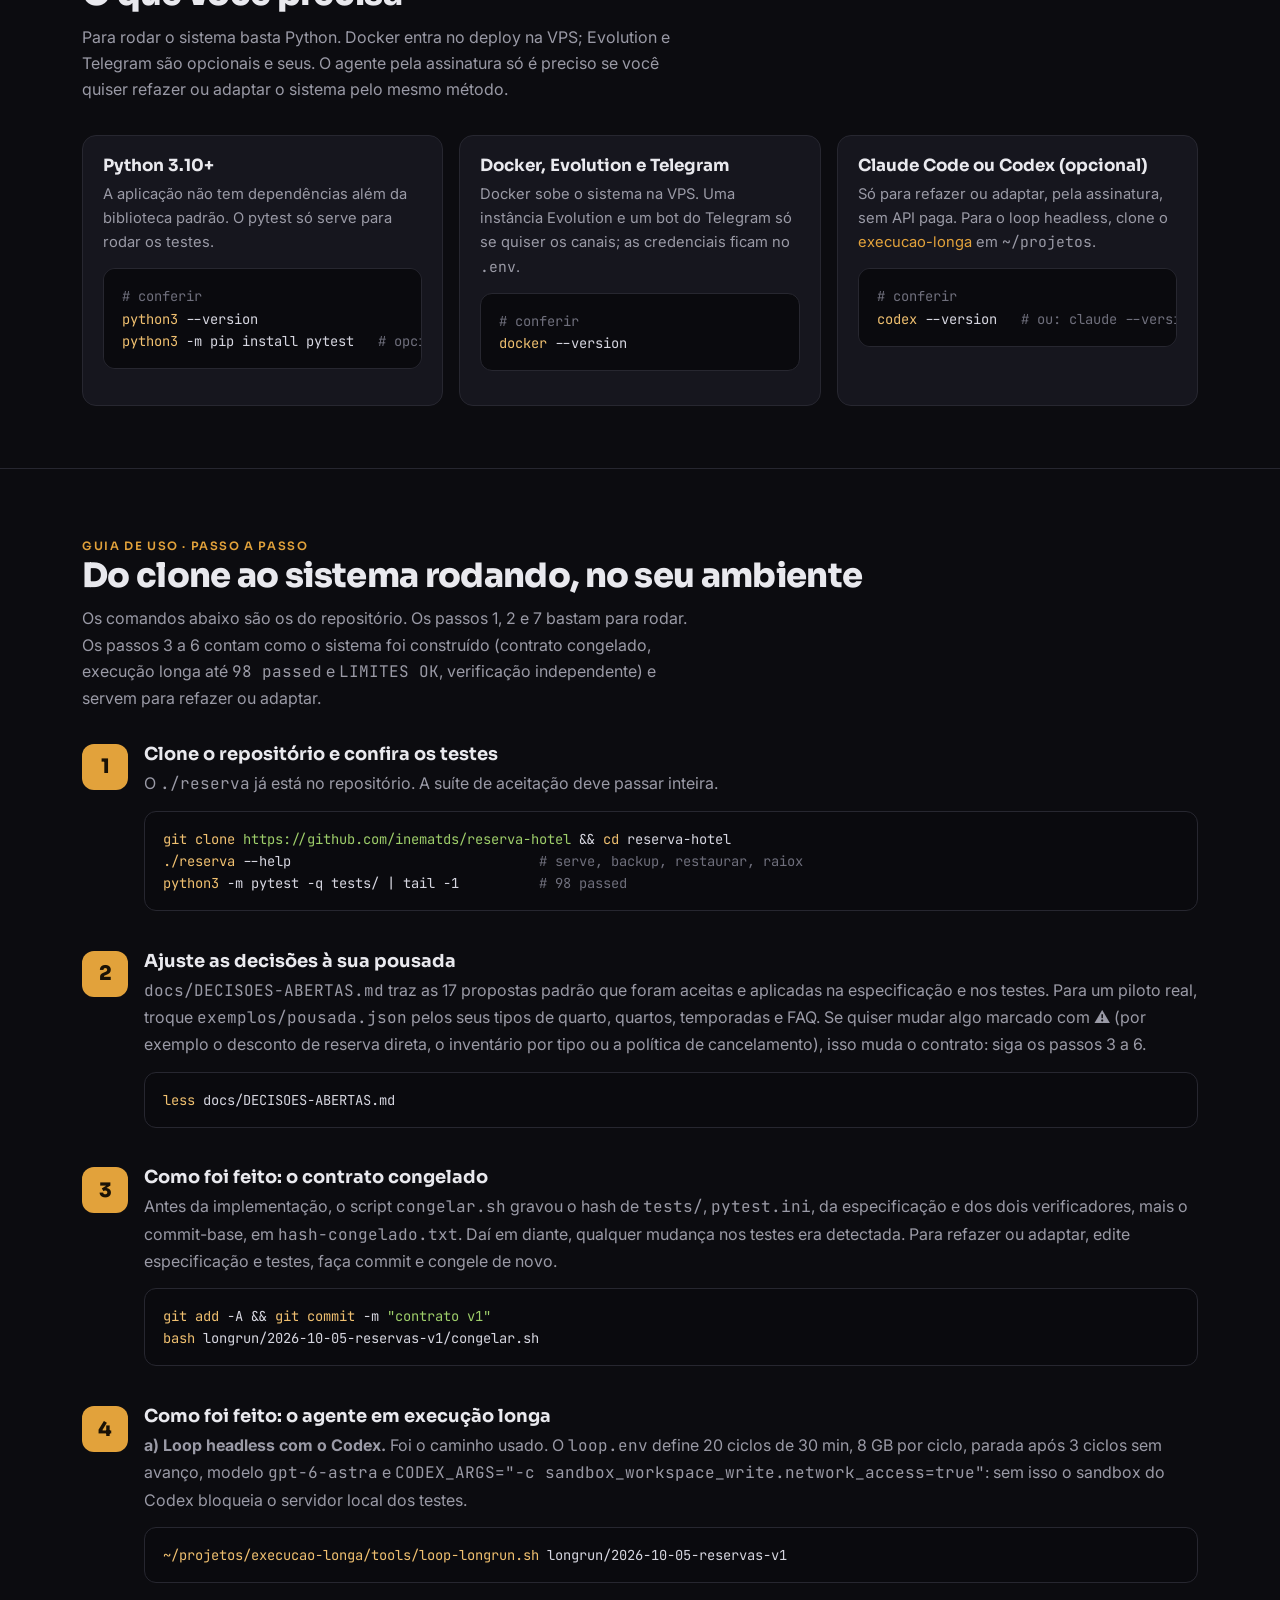
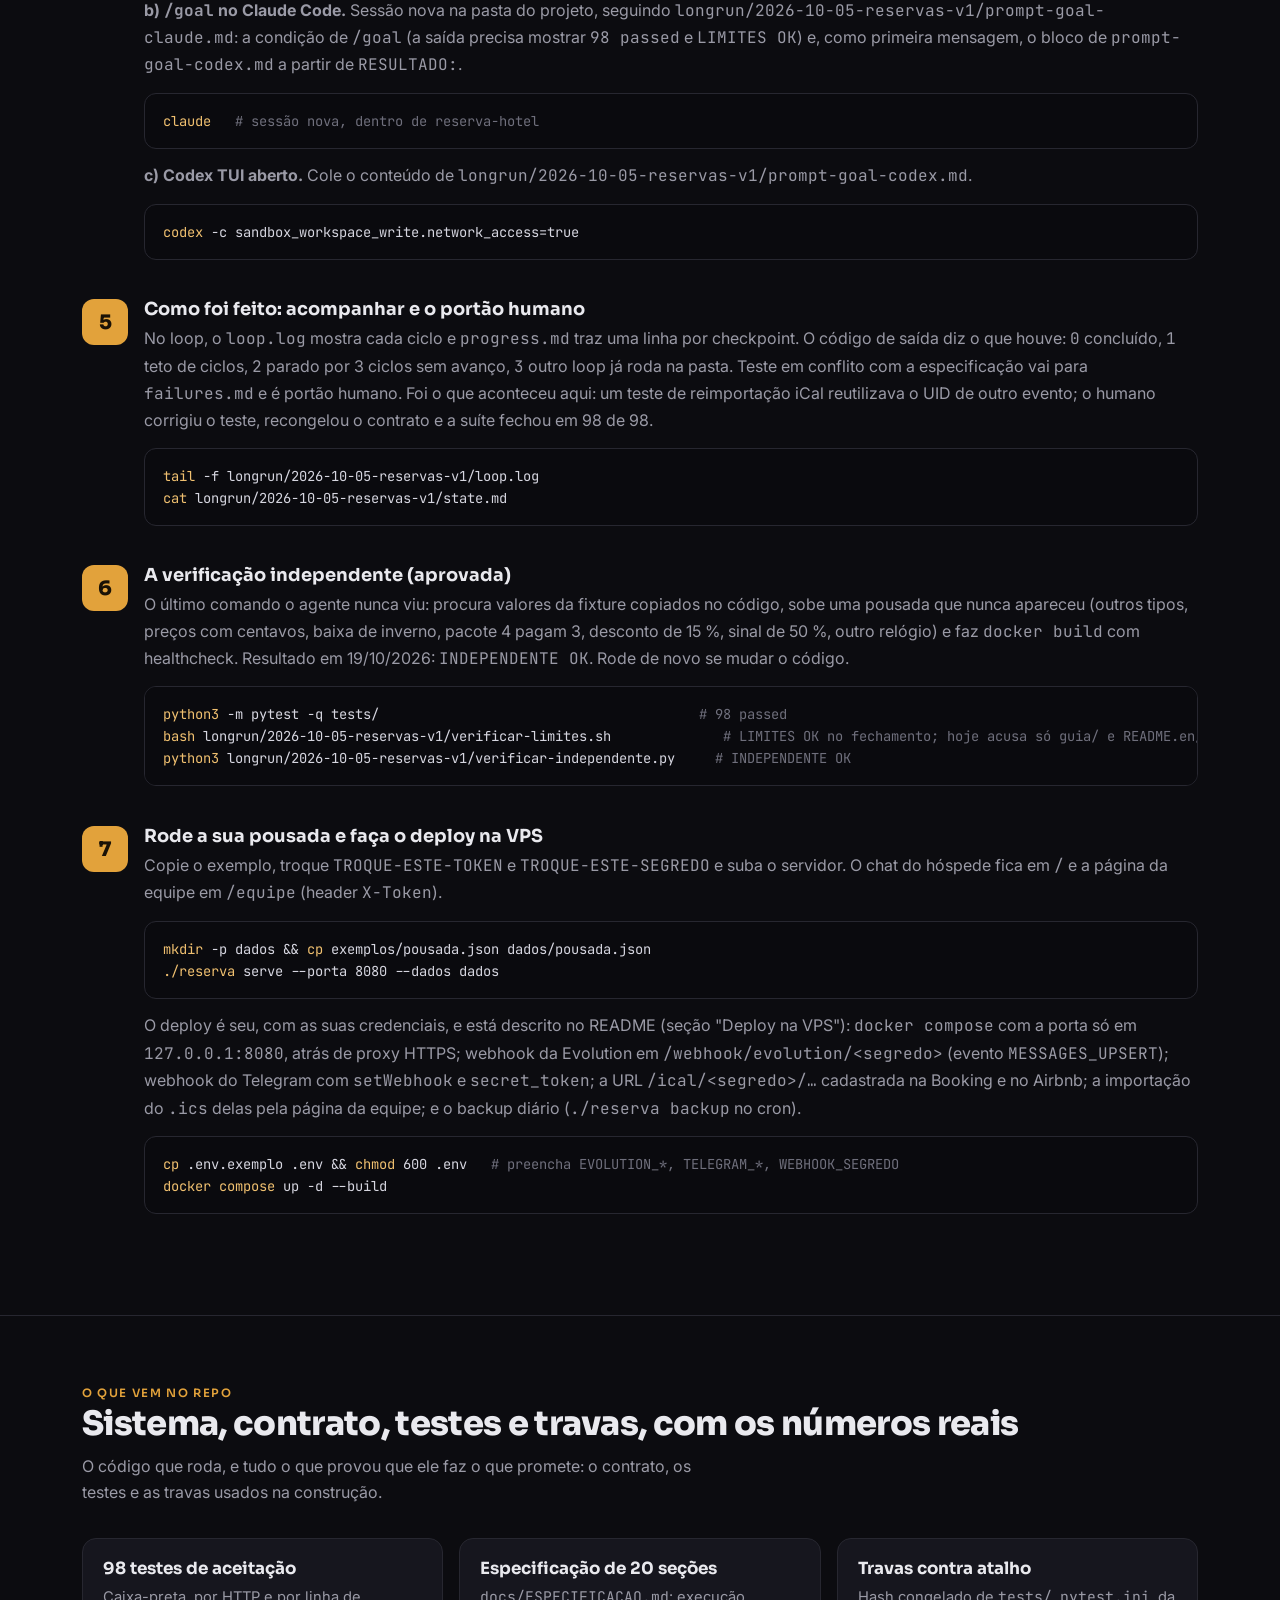
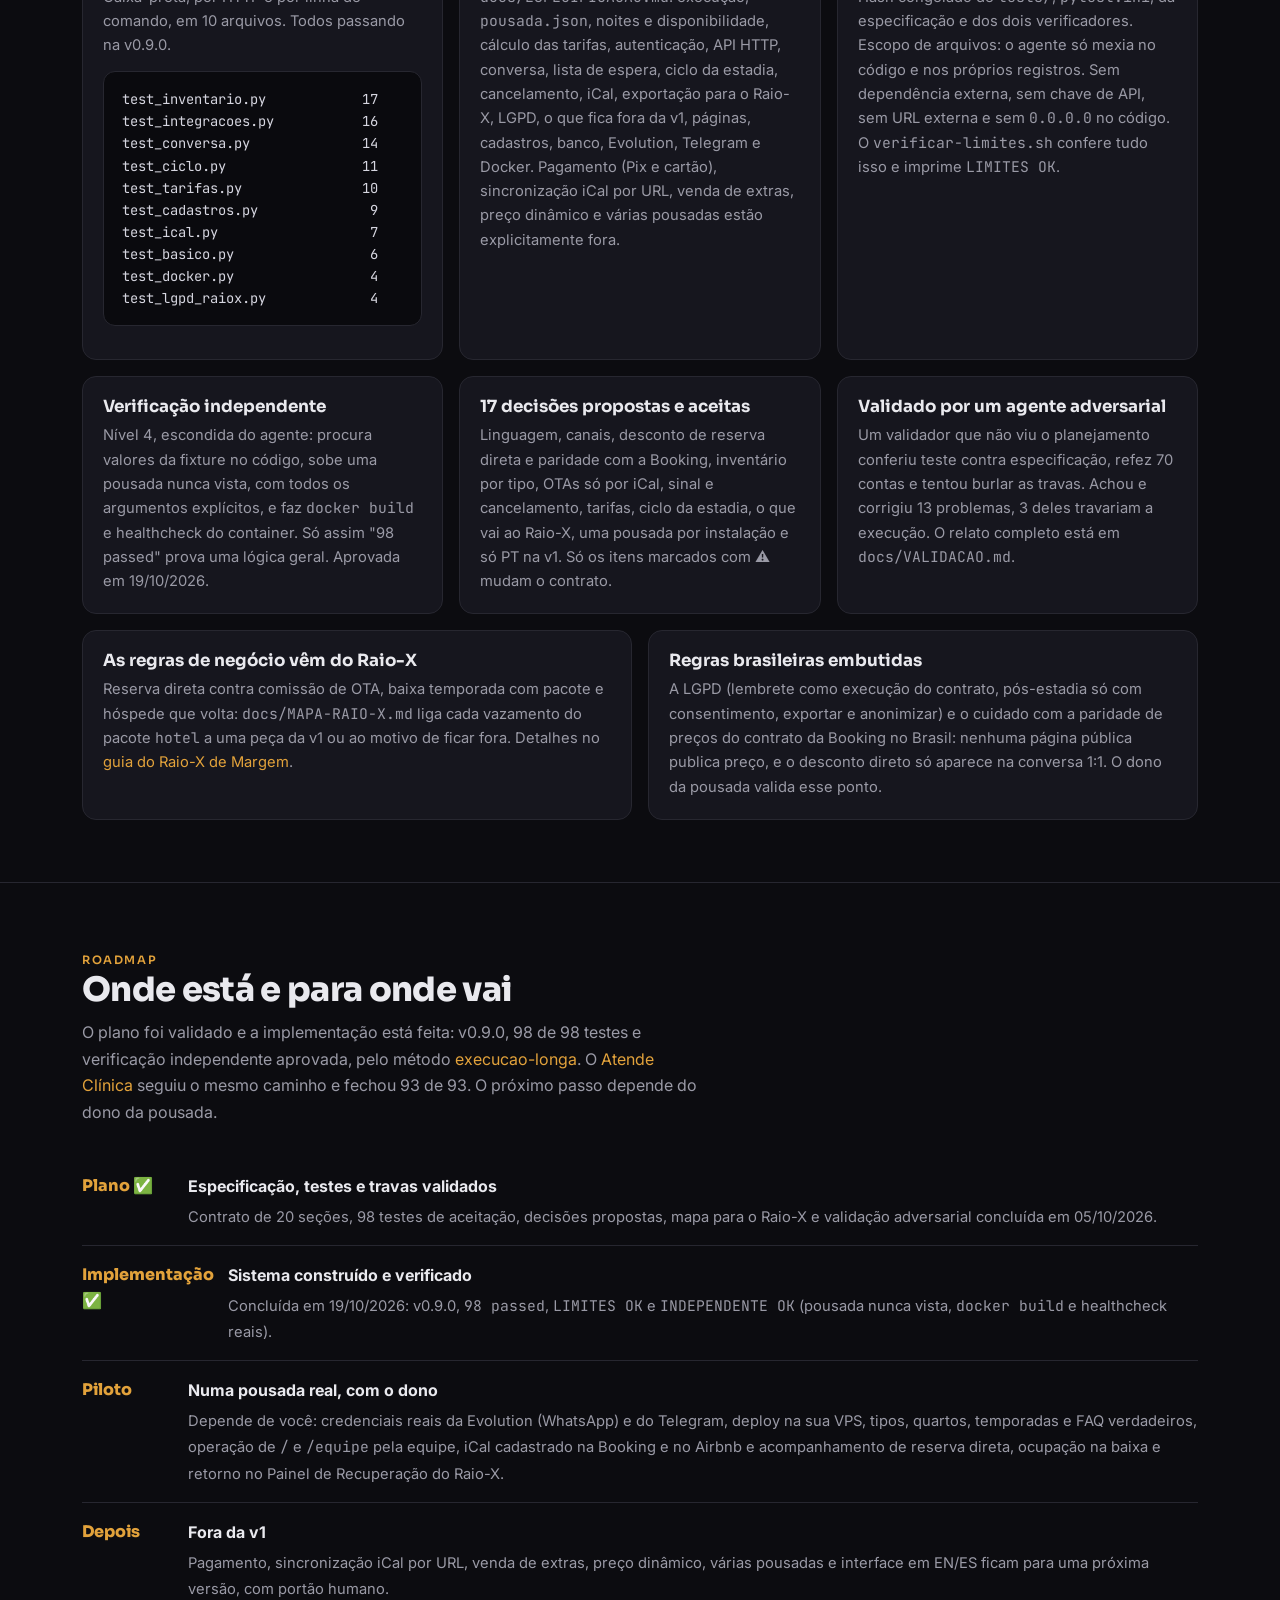
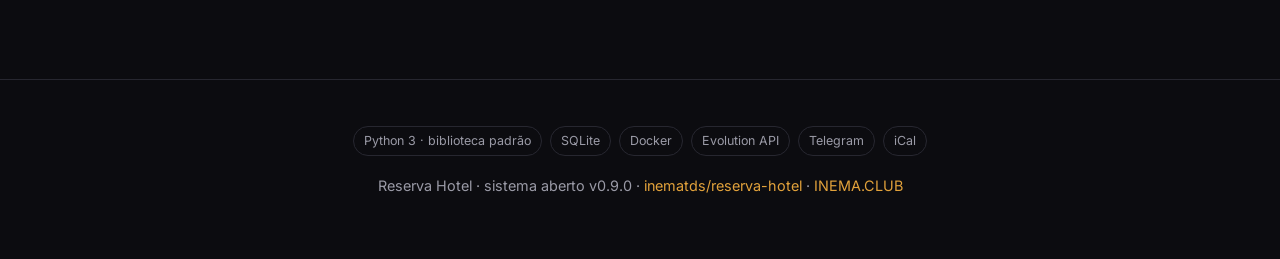
==== commit ff9910dd: "guia/README: verificar-limites acusa docs pós-fechamento (esperado) Co-Authored-By: Claude Opus 5.5 " ====
--- a/guia/index.html
+++ b/guia/index.html
@@ -235,7 +235,7 @@
     <h3>A verificação independente (aprovada)</h3>
     <p>O último comando o agente nunca viu: procura valores da fixture copiados no código, sobe uma pousada que nunca apareceu (outros tipos, preços com centavos, baixa de inverno, pacote 4 pagam 3, desconto de 15 %, sinal de 50 %, outro relógio) e faz <code>docker build</code> com healthcheck. Resultado em 19/10/2026: <code>INDEPENDENTE OK</code>. Rode de novo se mudar o código.</p>
 <pre><span class="k">python3</span> -m pytest -q tests/                                        <span class="c"># 98 passed</span>
-<span class="k">bash</span> longrun/2026-10-05-reservas-v1/verificar-limites.sh              <span class="c"># LIMITES OK</span>
+<span class="k">bash</span> longrun/2026-10-05-reservas-v1/verificar-limites.sh              <span class="c"># LIMITES OK no fechamento; hoje acusa só guia/ e README.en/es (docs posteriores)</span>
 <span class="k">python3</span> longrun/2026-10-05-reservas-v1/verificar-independente.py     <span class="c"># INDEPENDENTE OK</span></pre>
   </div></div>
 
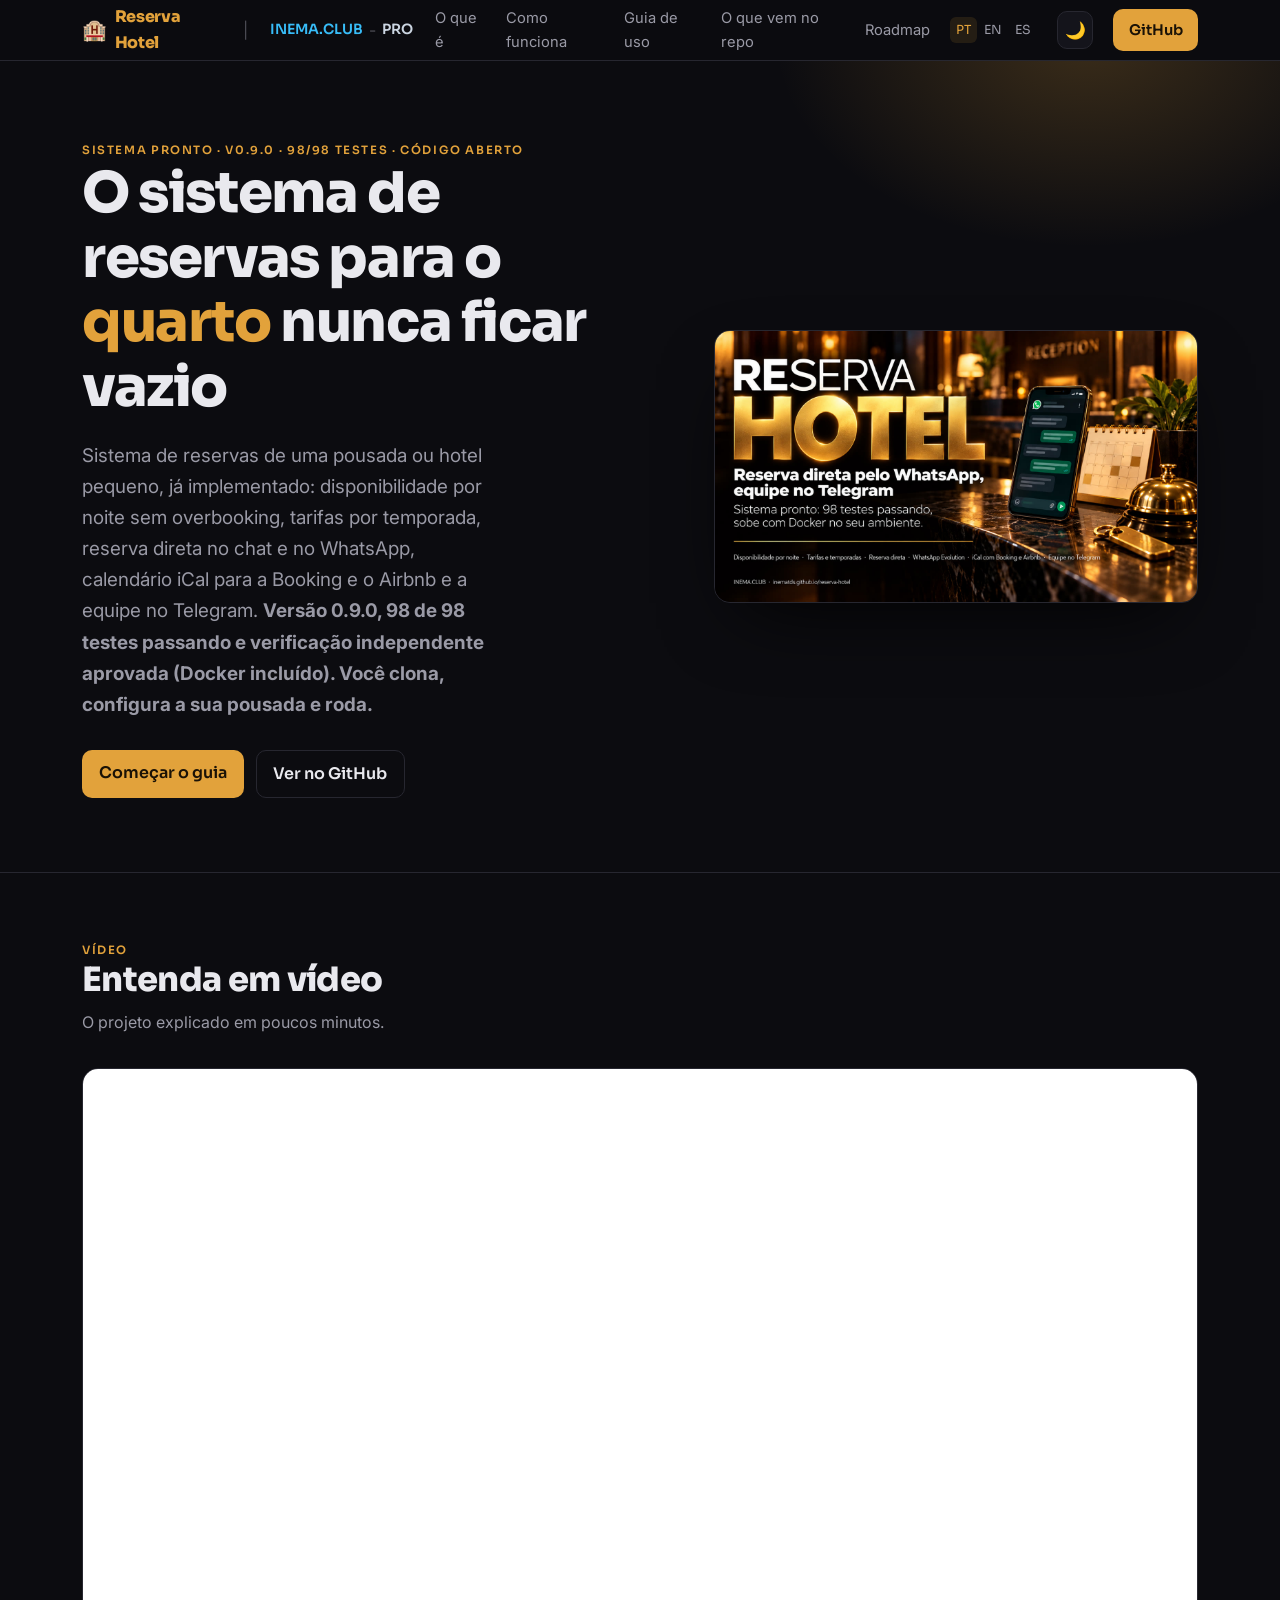
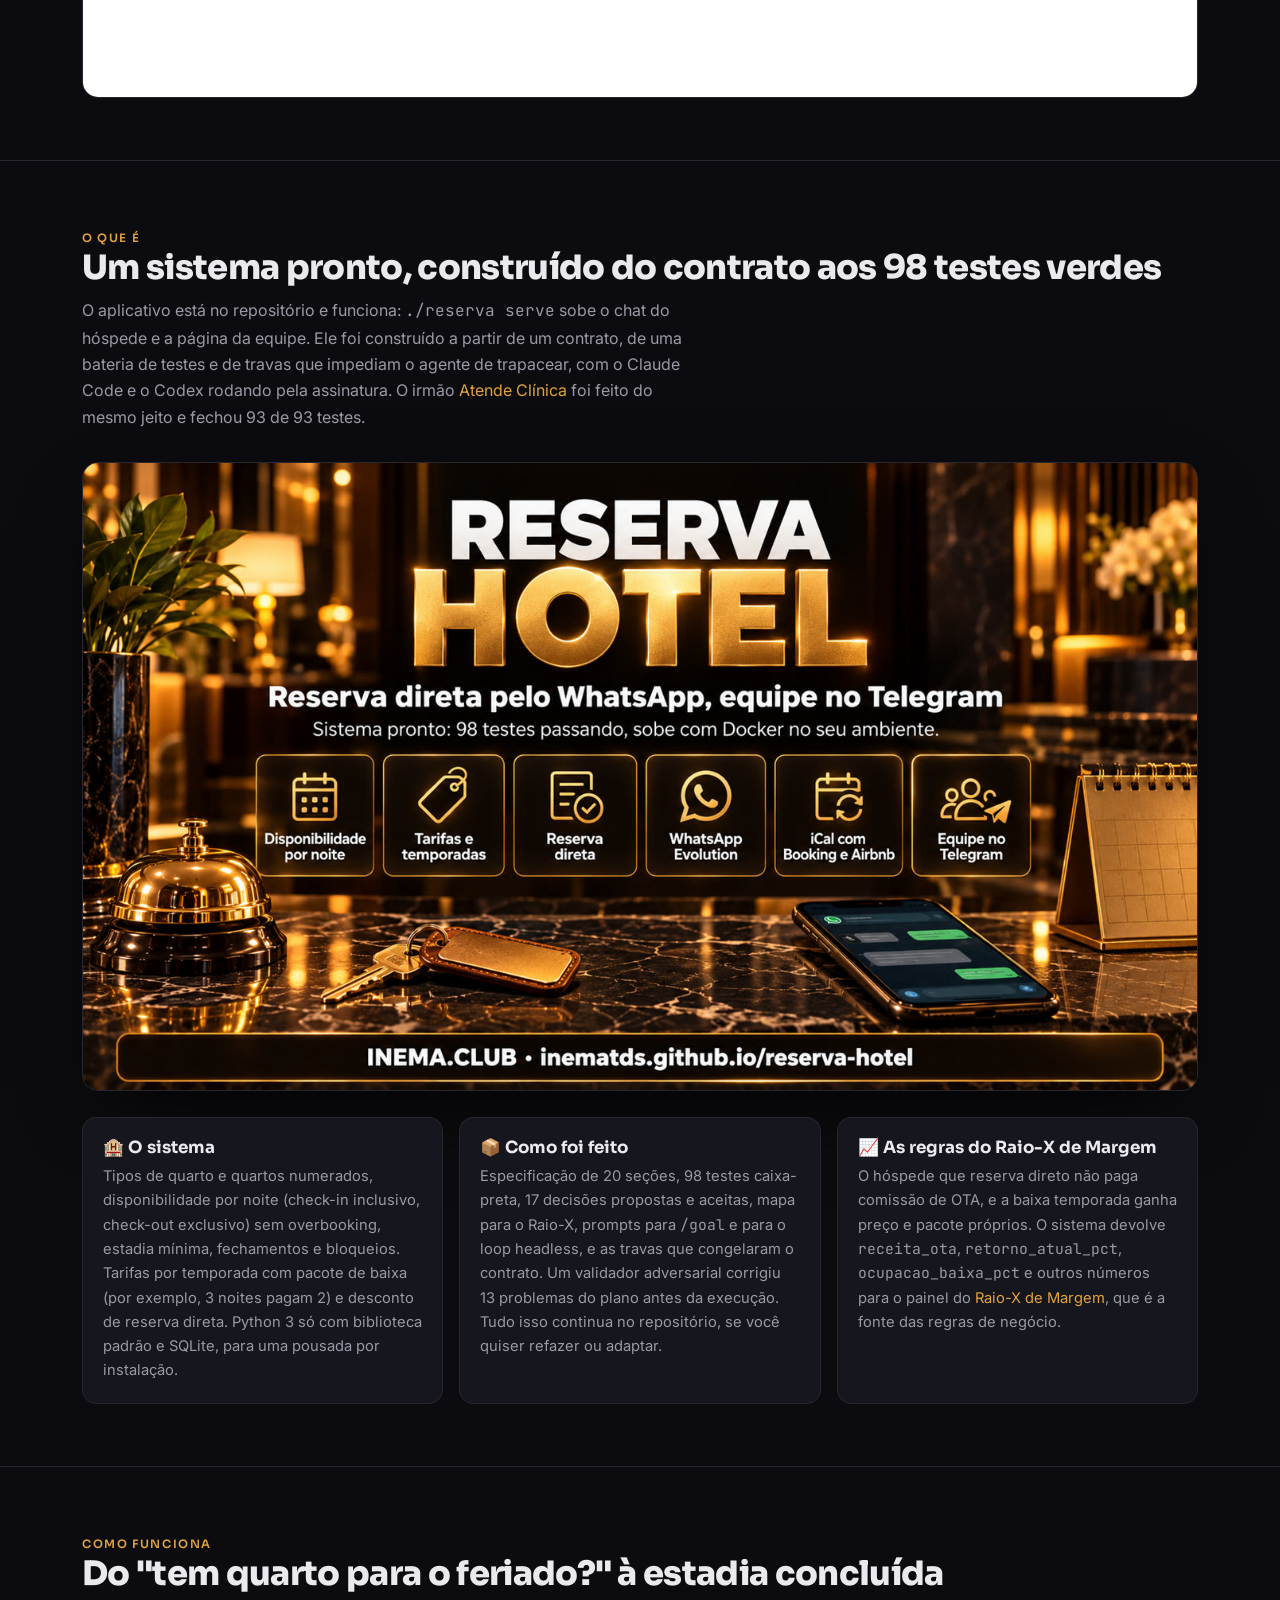
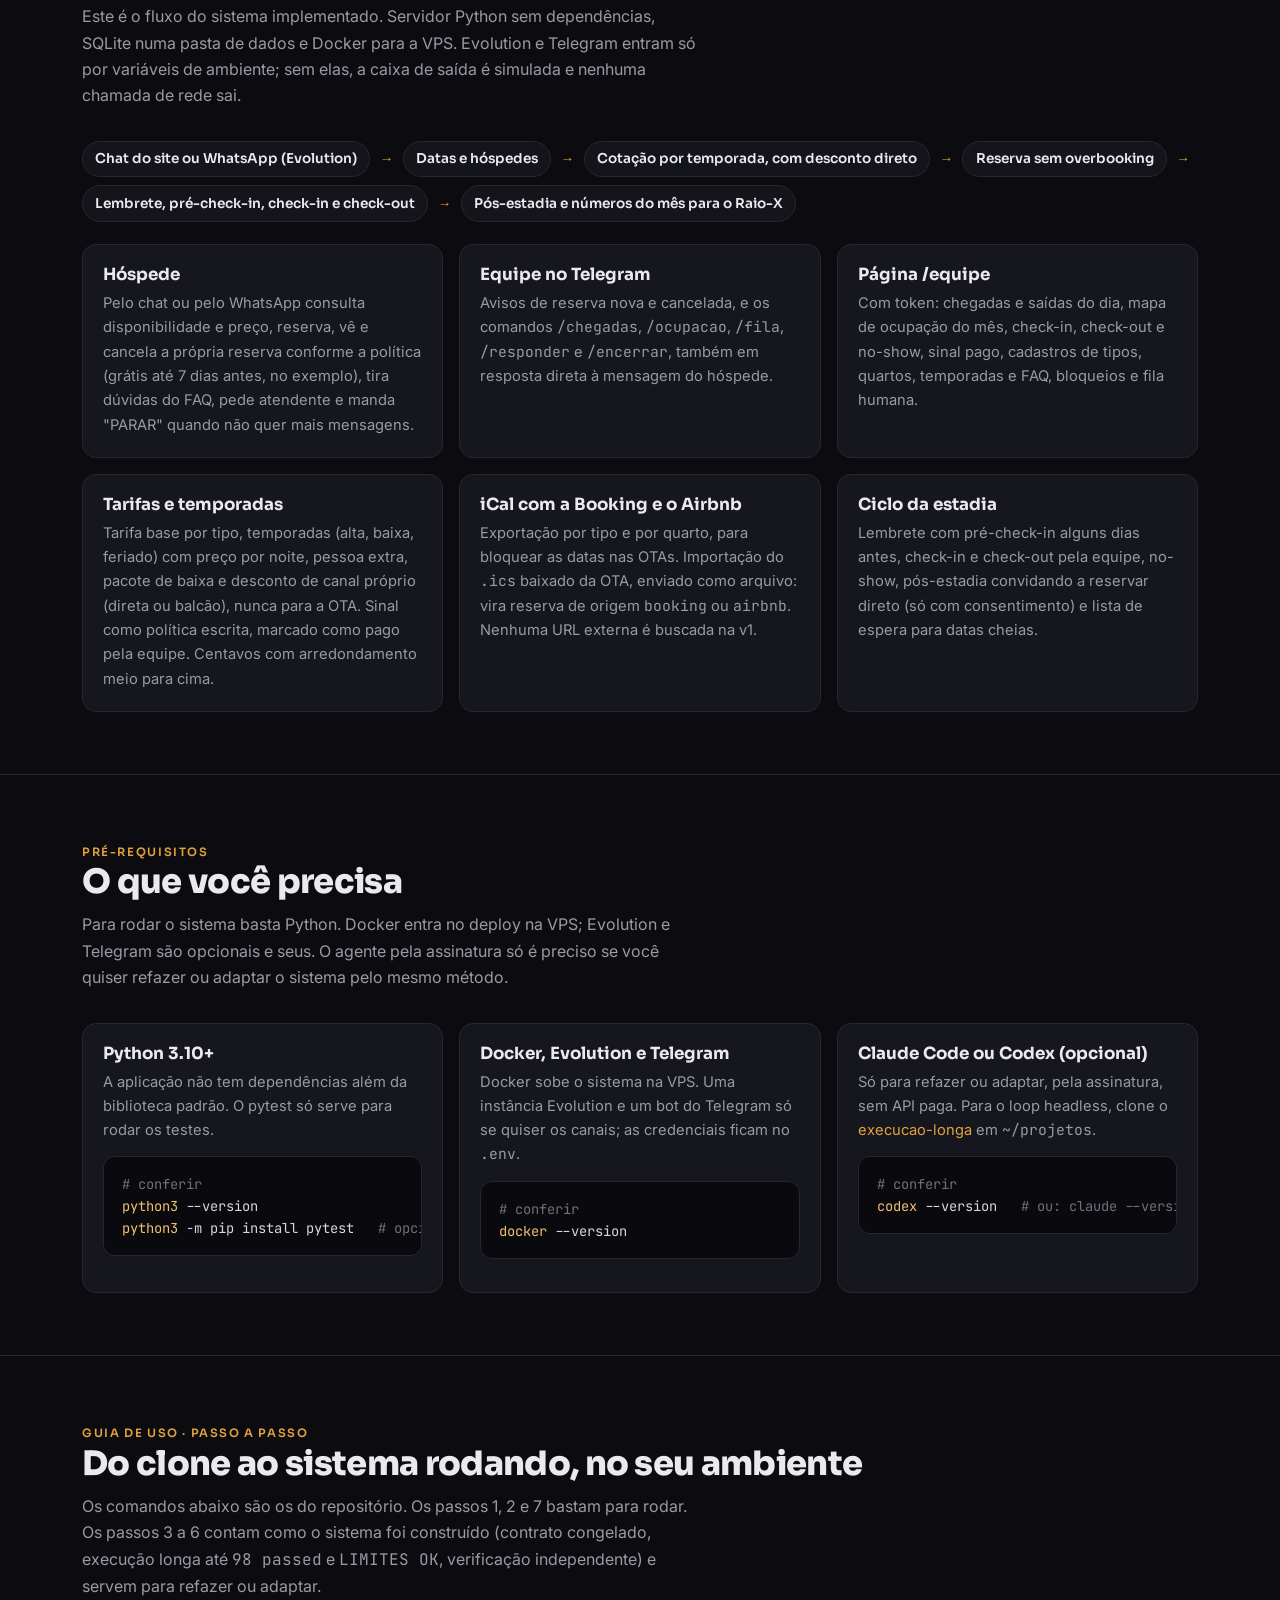
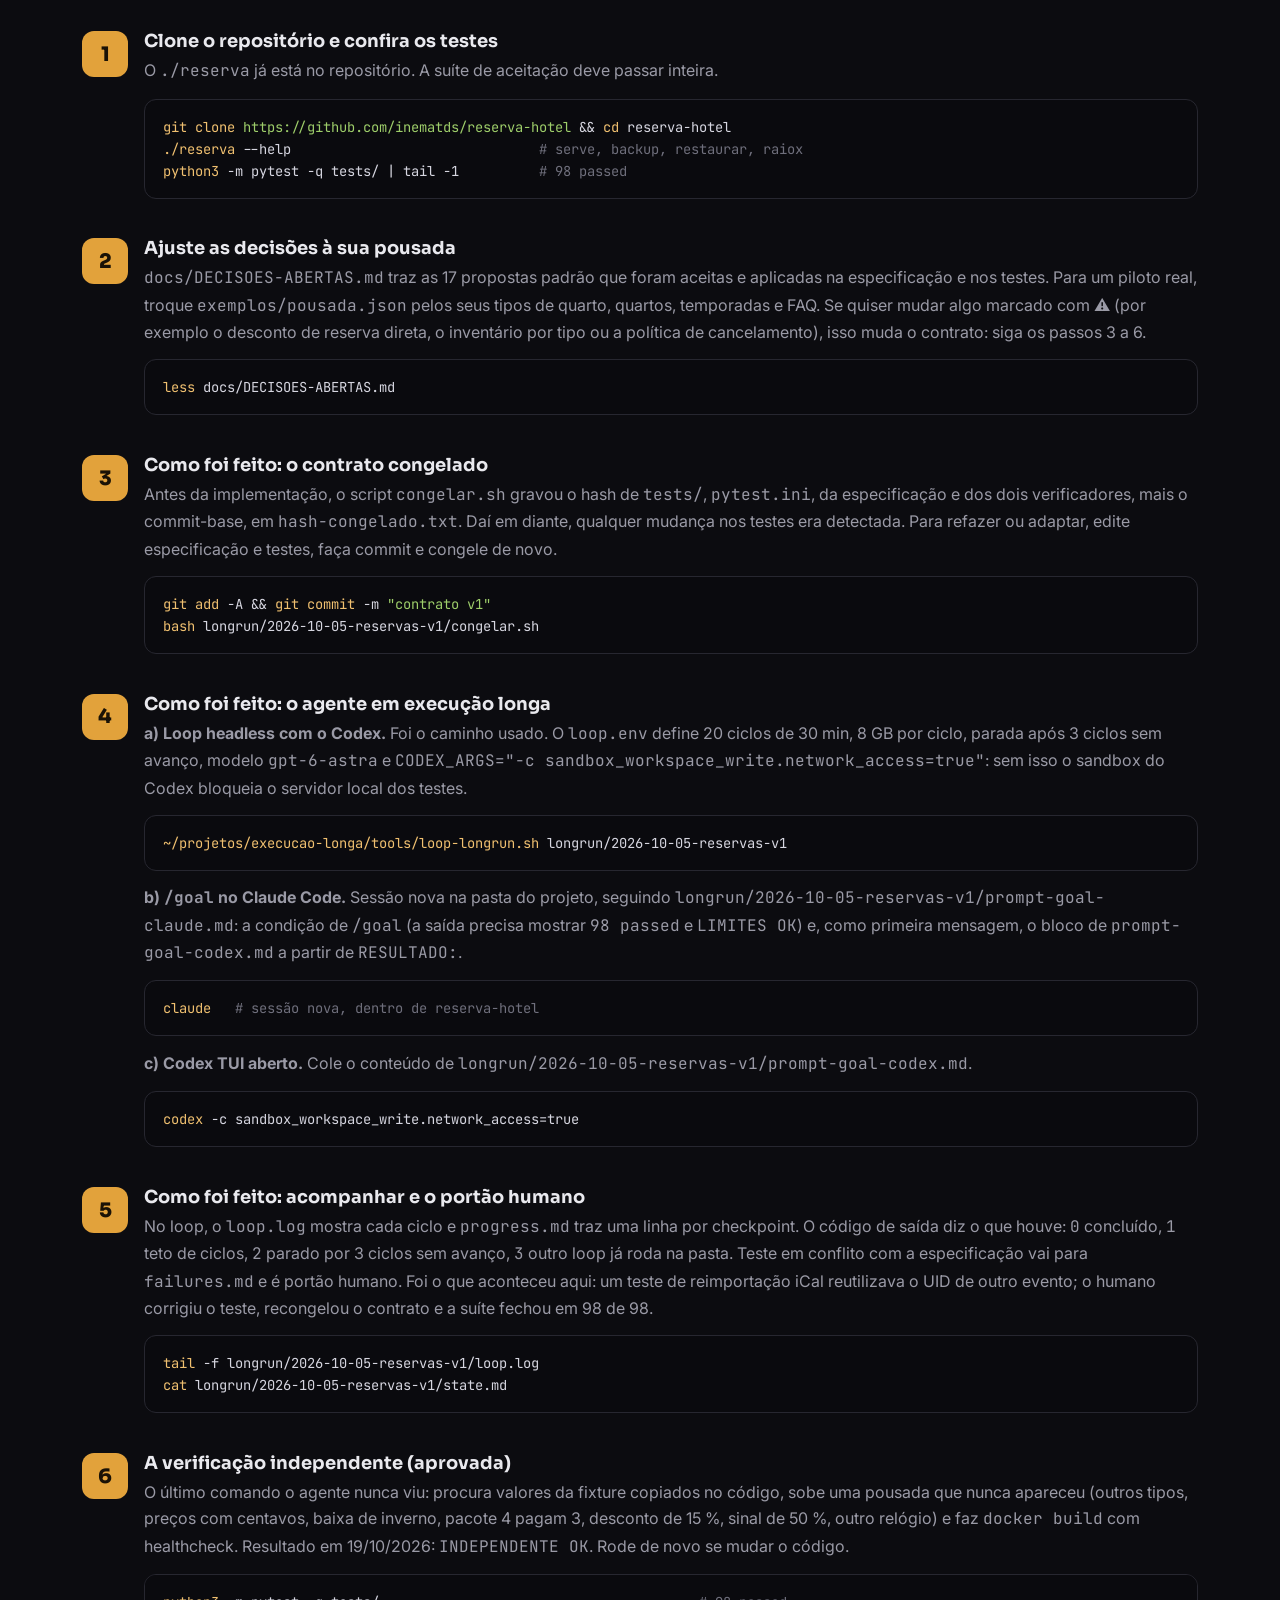
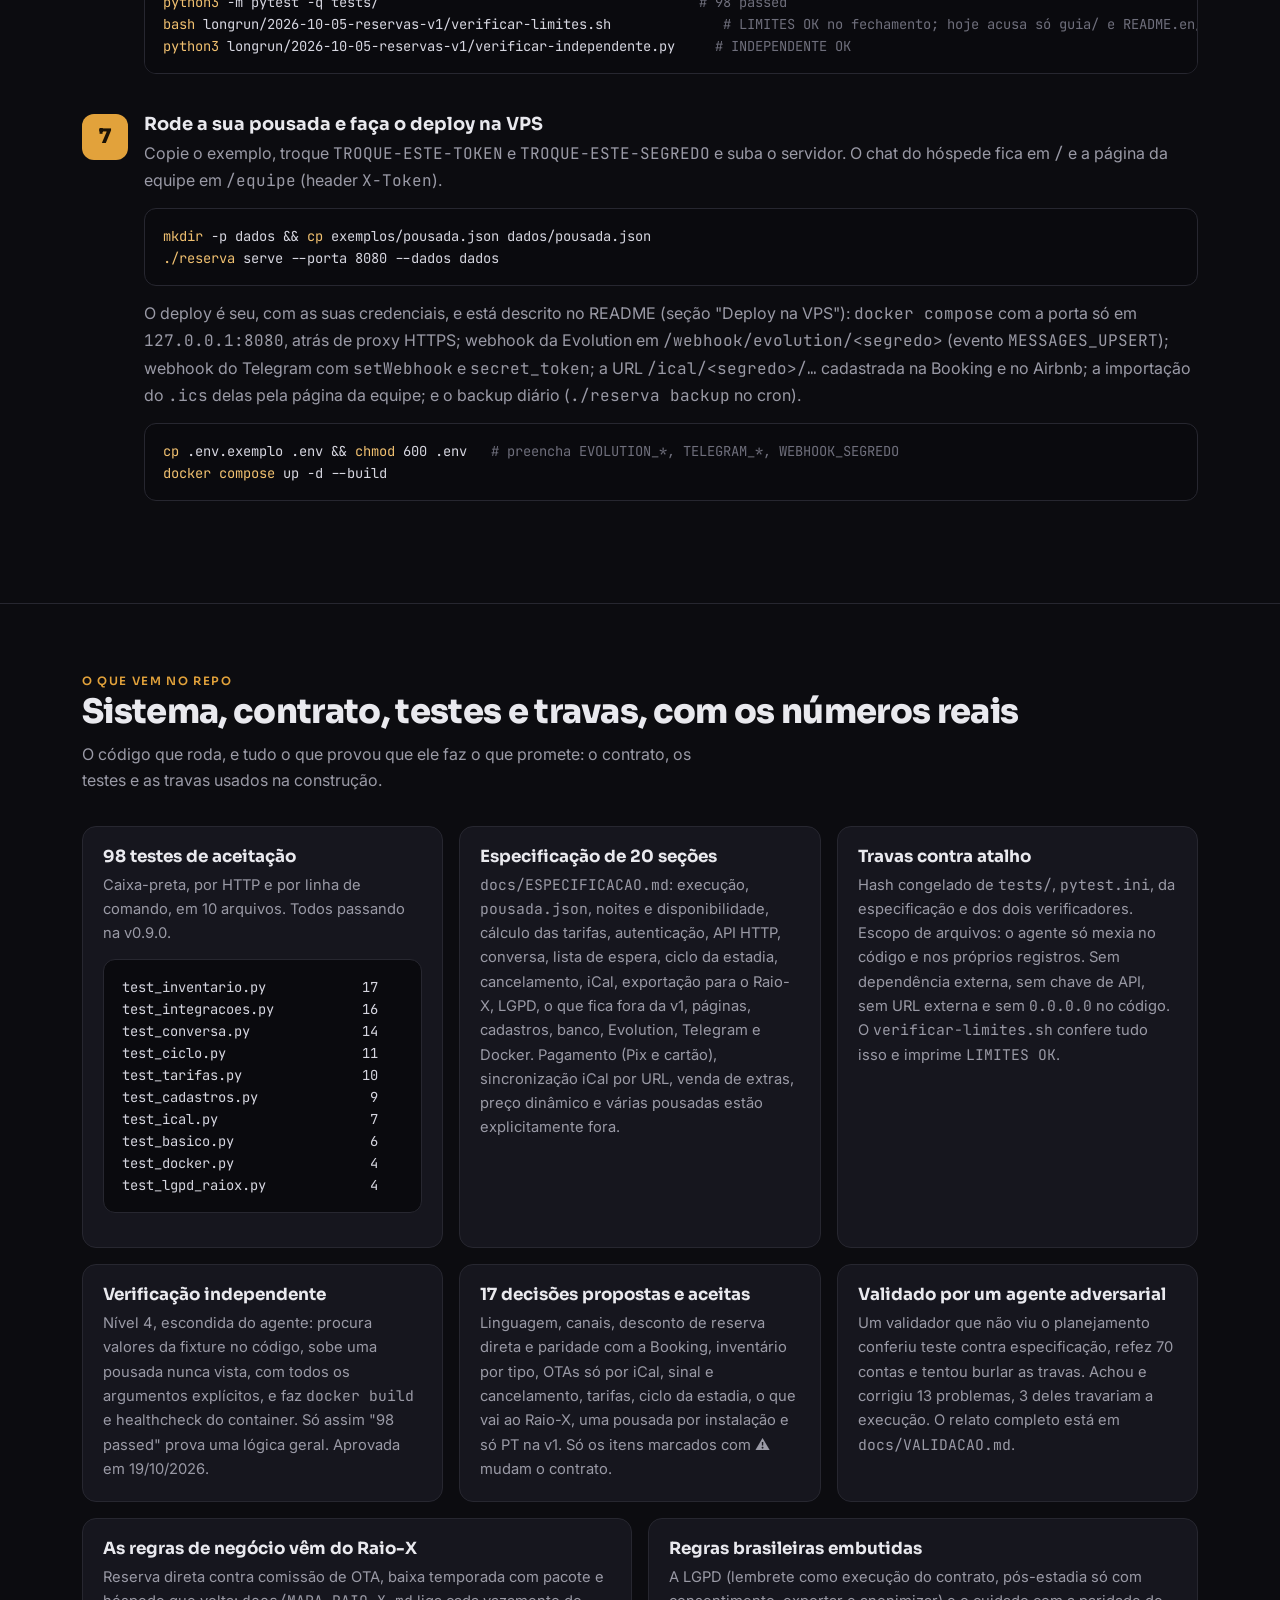
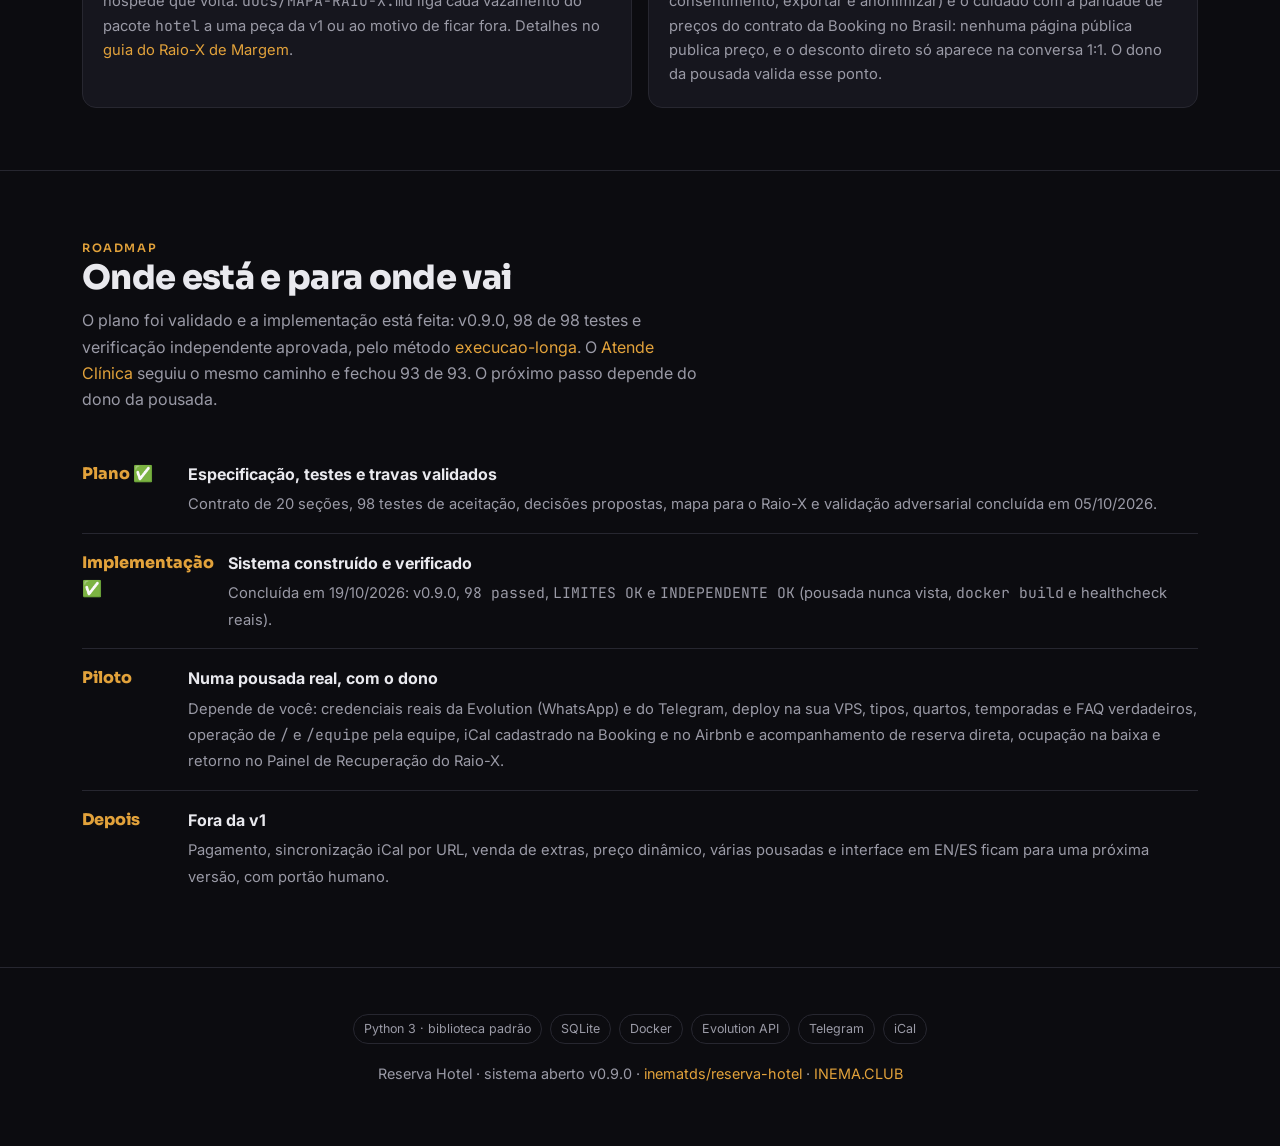
==== commit e6ac2eb0: "Guia: vídeo explicativo (HqaWLOahAag) nos idiomas do guia + README Co-Authored-By: Claude Opus 5.5 <" ====
--- a/guia/index.html
+++ b/guia/index.html
@@ -137,6 +137,14 @@
   </div>
 </header>
 
+<section id="video"><div class="wrap">
+  <span class="chip">Vídeo</span>
+  <h2>Entenda em vídeo</h2>
+  <p class="sub">O projeto explicado em poucos minutos.</p>
+  <div style="position:relative;padding-top:56.25%;border-radius:16px;overflow:hidden;border:1px solid var(--line,#272730)"><iframe src="https://www.youtube.com/embed/HqaWLOahAag" title="Entenda em vídeo" style="position:absolute;inset:0;width:100%;height:100%;border:0" loading="lazy" allowfullscreen></iframe></div>
+</div></section>
+
+
 <section id="oque"><div class="wrap">
   <span class="chip">O que é</span>
   <h2>Um sistema pronto, construído do contrato aos 98 testes verdes</h2>
